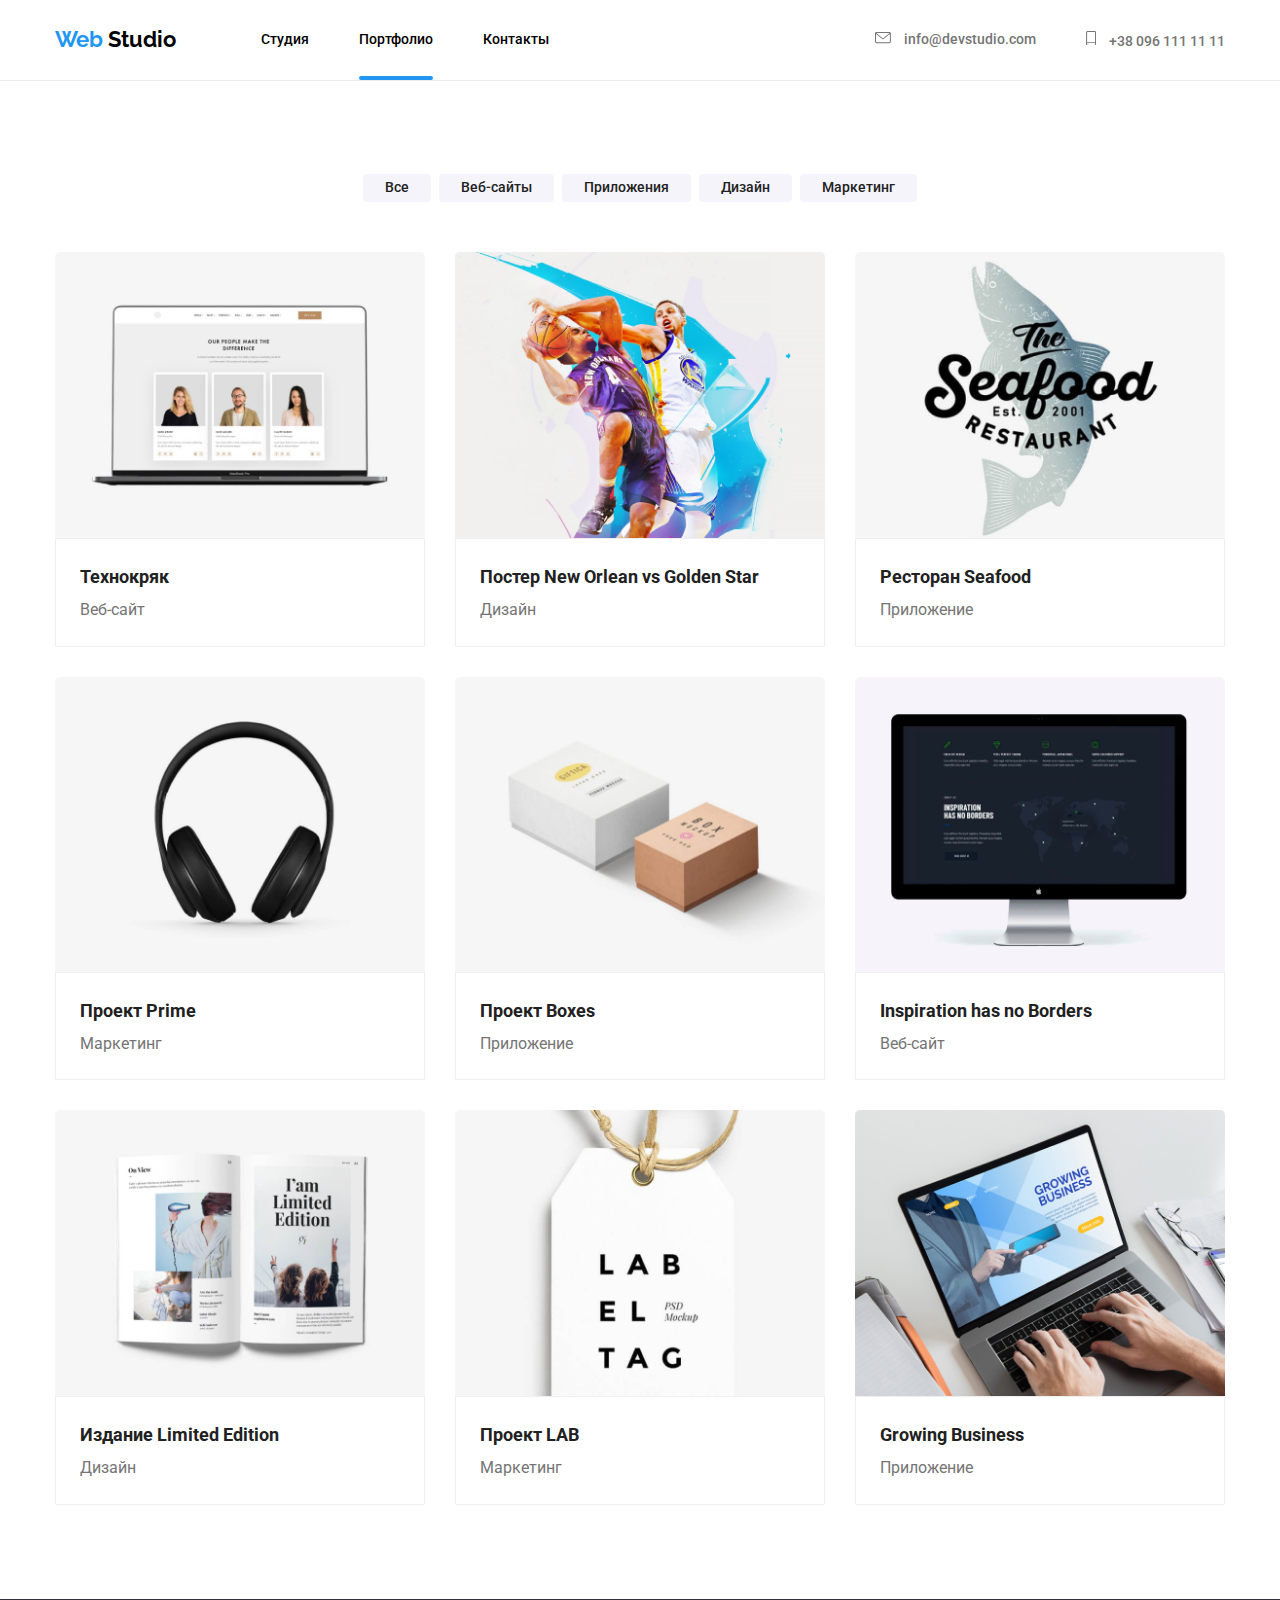
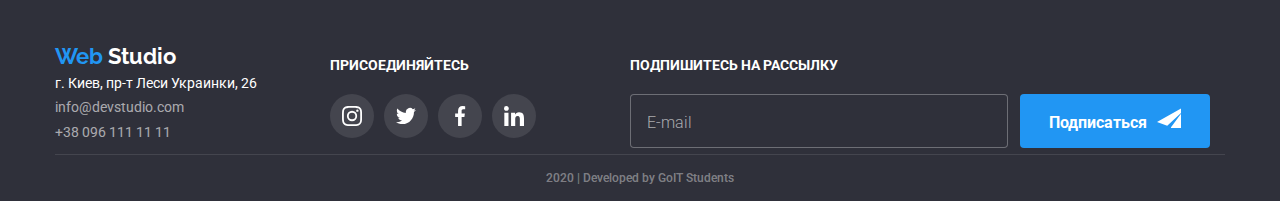
==== portfolio.html @ 0549e0b1 "sass" ====
<!DOCTYPE html>
<html lang="ru">
  <head>
    <meta charset="UTF-8" />
    <meta name="viewport" content="width=device-width, initial-scale=1.0" />
    <title>Портфолио</title>
    <link
      href="https://fonts.googleapis.com/css2?family=Raleway:wght@700&family=Roboto:wght@400;500;700&display=swap"
      rel="stylesheet"
    />
    <link
      rel="stylesheet"
      href="https://cdnjs.cloudflare.com/ajax/libs/modern-normalize/0.6.0/modern-normalize.min.css"
    />
    <link rel="stylesheet" href="./css/styles.css" />
  </head>
  <body>
    <!--шапка-->
    <header class="page-header">
      <div class="container main-nav">
        <nav class="site-nav">
          <a href="./index.html" class="logo header"
            ><span class="logo-head">Web</span> <span>Studio</span></a
          >
          <ul class="site-nav list">
            <li class="nav-item">
              <a href="./index.html" class="link">Студия</a>
            </li>
            <li class="nav-item">
              <a href="./portfolio.html" class="link current">Портфолио</a>
            </li>
            <li class="nav-item"><a href="" class="link">Контакты</a></li>
          </ul>
        </nav>
        <div class="contact-nav list">
          <a href="mailto:info@devstudio.com" class="contacts"
            > <svg class="mail-icon">
              <use href="./images/symbol-defs.svg#icon-mail"></use>
            </svg>
            info@devstudio.com</a
          >
          <a href="tel:380961111111" class="contacts">
            <svg class="tel-icon">
              <use href="./images/symbol-defs.svg#icon-smartphone"></use>
            </svg>
            +38 096 111 11 11</a>
        </div>
      </div>
    </header>
    <!--перелік послуг-->
    <section class="filter container">
      <h2 class="filter-title">перечень</h2>
      <ul class="filter-list">
        <li class="filter-item">
          <button type="button" class="filter-button">Все</button>
        </li>
        <li class="filter-item">
          <button type="button" class="filter-button">Веб-сайты</button>
        </li>
        <li class="filter-item">
          <button type="button" class="filter-button">Приложения</button>
        </li>
        <li class="filter-item">
          <button type="button" class="filter-button">Дизайн</button>
        </li>
        <li class="filter-item">
          <button type="button" class="filter-button">Маркетинг</button>
        </li>
      </ul>
    </section>

    <section class="projects container">
      <h2 class="portfolio-title">Проекти</h2>
      <ul class="projects-list">
        <li class="project-element">
          <a href="" class="projects-link">
            <div class="project-thumb">
              <img class="card-image" src="./images/examples/tehno.png" width="370"/>
              <div class="project-overlay">
                <p class="projects-description">
                  Технокряк это современная площадка распространения коронавируса.
                  Компании используют эту платформу для цифрового шпионажа и атак на
                  защищённые сервера конкурентов.</p> 
              </div>           
            </div>            
            <div class="card-content">
              <h3 class="projects-title">Технокряк</h3>                
              <p class="projects-text">Веб-сайт</p>
            </div>
          </a>

        </li>
        <li class="project-element">
          <a href="" class="projects-link">
            <div class="project-thumb">
              <img class="card-image" src="./images/examples/poster.png" width="370"/>
              <div class="project-overlay">
                <p class="projects-description">
                  Технокряк это современная площадка распространения коронавируса.
                  Компании используют эту платформу для цифрового шпионажа и атак на
                  защищённые сервера конкурентов.</p> 
              </div>   
            </div>
           <div class="card-content">
              <h3 class="projects-title">Постер New Orlean vs Golden Star</h3>  
              <p class="projects-text">Дизайн</p>
           </div>
          </a>
        </li>
        <li class="project-element">
          <a href="" class="projects-link">
            <div class="project-thumb">
              <img class="card-image" src="./images/examples/seafood.png" width="370" />
              <div class="project-overlay">
                <p class="projects-description">
                  Технокряк это современная площадка распространения коронавируса.
                  Компании используют эту платформу для цифрового шпионажа и атак на
                  защищённые сервера конкурентов.</p> 
              </div>   
            </div>
            <div class="card-content">
              <h3 class="projects-title">Ресторан Seafood</h3>            
              <p class="projects-text">Приложение</p>
            </div>
          </a>
        </li>
        <li class="project-element">
          <a  href="" class="projects-link">
            <div class="project-thumb">
              <img class="card-image" src="./images/examples/prime.png" width="370", height="295"/>
              <div class="project-overlay">
                <p class="projects-description">
                  Технокряк это современная площадка распространения коронавируса.
                  Компании используют эту платформу для цифрового шпионажа и атак на
                  защищённые сервера конкурентов.</p> 
              </div>   
            </div>
            <div class="card-content">
              <h3 class="projects-title">Проект Prime</h3>              
             <p class="projects-text">Маркетинг</p>
            </div>
          </a>
        </li>
        <li class="project-element">
          <a href="" class="projects-link">
            <div class="project-thumb">
              <img class="card-image" src="./images/examples/boxes.png" width="370" height="295"/>
              <div class="project-overlay">
                <p class="projects-description">
                  Технокряк это современная площадка распространения коронавируса.
                  Компании используют эту платформу для цифрового шпионажа и атак на
                  защищённые сервера конкурентов.</p> 
              </div>   
            </div>
           <div class="card-content">
            <h3 class="projects-title">Проект Boxes</h3>            
            <p class="projects-text">Приложение</p>
           </div>
          </a>
        </li>
        <li class="project-element">
          <a href="" class="projects-link">
            <div class="project-thumb"> 
              <img src="./images/examples/inspiration.png" width="370", height="295"/>
              <div class="project-overlay">
                <p class="projects-description">
                  Технокряк это современная площадка распространения коронавируса.
                  Компании используют эту платформу для цифрового шпионажа и атак на
                  защищённые сервера конкурентов.</p> 
              </div>   
            </div>
            <div class="card-content">
             <h3 class="projects-title">Inspiration has no Borders</h3>              
             <p class="projects-text">Веб-сайт</p>
            </div>
          </a>
        </li>
        <li class="project-element">
          <a href="" class="projects-link">
            <div class="project-thumb">
              <img class="card-image" src="./images/examples/limitededition.png" width="370"/>
              <div class="project-overlay">
                <p class="projects-description">
                  Технокряк это современная площадка распространения коронавируса.
                  Компании используют эту платформу для цифрового шпионажа и атак на
                  защищённые сервера конкурентов.</p> 
              </div>   
            </div>
          <div class="card-content">
            <h3 class="projects-title">Издание Limited Edition</h3>           
            <p class="projects-text">Дизайн</p>
          </div>
          </a>
        </li>
        <li class="project-element">
          <a href="" class="projects-link">
            <div class="project-thumb">
              <img class="card-image" src="./images/examples/LAB.png" width="370" />
              <div class="project-overlay">
                <p class="projects-description">
                  Технокряк это современная площадка распространения коронавируса.
                  Компании используют эту платформу для цифрового шпионажа и атак на
                  защищённые сервера конкурентов.</p> 
              </div>   
            </div>
          <div class="card-content">
            <h3 class="projects-title">Проект LAB</h3>
            <p class="projects-text">Маркетинг</p>
          </div>
          </a>
        </li>
        <li class="project-element">
          <a href="" class="projects-link">
            <div class="project-thumb">
              <img class="card-image" src="./images/examples/growingbusiness.png" width="370"/>
              <div class="project-overlay">
                <p class="projects-description">
                  Технокряк это современная площадка распространения коронавируса.
                  Компании используют эту платформу для цифрового шпионажа и атак на
                  защищённые сервера конкурентов.</p> 
              </div>   
            </div>
          <div class="card-content">
            <h3 class="projects-title">Growing Business</h3>           
            <p class="projects-text">Приложение</p>
          </div>
          </a>
        </li>
      </ul>
    </section>

    <!--футер-->
    <footer class="footer">
      <div class="footer-wrapper container">
        <div class="contacts-footer">
          <a href="./index.html" class="logo footer"
            ><span class="logo-web">Web</span>
            <span class="logo-studio">Studio</span></a
          >
          <address class="adress-list">
            г. Киев, пр-т Леси Украинки, 26 <br />
            <a href="mailto:info@devstudio.com" class="contacts-footer"
              >info@devstudio.com</a
            ><br />
            <a href="tel:380961111111" class="contacts-footer"
              >+38 096 111 11 11</a
            >
          </address>
        </div>

        <div class="footer-social">
          <p class="adress-text">присоединяйтесь</p>
          <ul class="footer-link">
            <li class="footer-item">
              <a href="" class="footer-picture">
                <svg class="footer-icons">
                  <use href="./images/symbol-defs.svg#icon-footerinstagram"></use>
                </svg>
              </a>
            </li>
            <li class="footer-item">
              <a href="" class="footer-picture">
                <svg class="footer-icons">
                  <use href="./images/symbol-defs.svg#icon-footertwitter"></use>
                </svg>
              </a>
            </li>
            <li class="footer-item">
              <a href="" class="footer-picture">
                <svg class="footer-icons">
                  <use href="./images/symbol-defs.svg#icon-footerfacebook"></use>
                </svg>
              </a>
            </li>
            <li class="footer-item">
              <a href="" class="footer-picture">
                <svg class="footer-icons">
                  <use href="./images/symbol-defs.svg#icon-footerlinkedin"></use>
                </svg>
              </a>
            </li>
          </ul>
        </div>
        <div class="footer-sub">
          <p class="adress-text">Подпишитесь на рассылку</p>
          <form class="footer-form">
            <label for="email"></label>
            <input class="footer-email" type="email" name="email" id="email" placeholder="E-mail" autocomplete="on"/>
            <div class="footer-button">          
              <button type="button" class="btn">Подписаться</button>
            </div>
          </form>
        </div>
      </div>
      <p class="copyright container">2020 | Developed by GoIT Students</p>
    </footer>
  </body>
</html>
---- css/styles.css ----
:root {
  --primary-text-color: #757575;
  --title-text-color: #212121;
  --accent-color: #2196f3;
  --footer-color: #ffffff;
}

.html {
  box-sizing: border-box;
}

*,
*::after,
*::before {
  box-sizing: inherit;
}

/*body styles*/

body {
  background-color: #ffffff;
  color: var(--primary-text-color);
  font-family: Roboto, sans-serif;
  margin: 0;
}

.img {
  display: block;
  max-width: 100%;
  height: auto;
}

.page-header {
  border-bottom: 1px solid #ececec;
  margin: 0;
}

.main-nav {
  display: flex;
  align-items: center;
  justify-content: space-between;
}

/*container*/
.container {
  margin: 0 auto;
  width: 1170px;
  padding-left: 15px;
  padding-right: 15px;
}

/*logo styles*/

.logo {
  color: #000000;
  font-family: Raleway, sans-serif;
  font-style: normal;
  font-weight: 700;
  font-size: 26px;
  line-height: 1.19;
}

.logo,
header {
  font-size: 26px;
  line-height: 1.19;
  margin-right: 85px;
}

.logo-head {
  color: var(--accent-color);
}

.logo:hover {
  color: var(--accent-color);
}

.list {
  list-style: none;
  margin-top: 0px;
  margin-bottom: 0px;
}

/*site nav*/

.site-nav {
  display: flex;
  align-items: center;
}

.site-nav .nav-item {
  margin-right: 50px;
}

.site-nav .nav-item:last-child {
  margin-right: 0px;
}

.site-nav .link {
  display: block;
  color: #000000;
  font-weight: 500;
  font-size: 14px;
  line-height: 1.14;
}

.link {
  padding-top: 32px;
  padding-bottom: 32px;
  position: relative;
}

.site-nav .link:hover,
.site-nav .link:focus {
  color: var(--accent-color);
}

.current::after {
  content: "";
  display: block;
  position: absolute;
  width: 100%;
  height: 4px;
  background: #2196F3;
  border-radius: 2px;
  left: 0;
  bottom: 0;
}


/*contacts*/

.contact-nav {
  display: flex;
  margin-left: auto;
}

.contacts {
  margin-right: 50px;
}

.contact-nav .list {
  color: var(--primary-text-color);
  font-weight: 500;
  font-size: 14px;
  line-height: 1.14;
}

.link .weblink {
  display: block;
}

.contact-nav list:hover,
.contact-nav list:focus {
  color: var(--accent-color);
}

a {
  text-decoration: none;
}

.contacts {
  margin-right: 50px;
  color: var(--primary-text-color);
  font-weight: 500;
  font-size: 14px;
  line-height: 1.14;
  color: #757575;
  transition-property: all;
  transition-duration: 250ms;
  transition-timing-function: cubic-bezier(0.4, 0, 0.2, 1);
 
}

.contacts:last-child {
  margin: 0;
}

.contacts:focus,
.contacts:hover {
  color: var(--accent-color);
}

.mail-icon {
  margin-right: 10px;
  width: 16px;
  height: 12px;
  fill:currentColor;
}

.mail-icon:hover {
  fill: var(--accent-color);
}

.tel-icon {
  margin-right: 10px;
  width: 10px;
  height: 14.94px;
  fill: currentColor;
  
}

.tel-icon:hover {
  fill: var(--accent-color);
}

/*hero*/

.hero {
  text-align: center;
}

.overlay {
  max-width: 1600px;
  height: 600px;
  margin-left: auto;
  margin-right: auto;
  background-image: linear-gradient(
      to right,
      rgba(47, 48, 58, 0.8),
      rgba(47, 48, 58, 0.8)
    ),
    url("../images/Headerimg.jpg");
  background-repeat: no-repeat;
  background-size: cover;
  background-position: center;
}

.hero-title {
  margin-top: 0;
  margin-bottom: 30px;
  padding-top: 200px;
  color: var(--footer-color);
  font-weight: 900;
  font-size: 44px;
  line-height: 1.36;
  text-align: center;
  text-transform: uppercase;
}

.button-order {
  display: inline-block;
  width: 200px;
  height: 50px;
  border-radius: 4px;
  border: transparent;
  padding: 0;
  text-align: center;
  background: var(--accent-color);
  color: var(--footer-color);
}

/*section*/

.section-title {
  color: var(--title-text-color);
  font-weight: 700;
  font-size: 36px;
  line-height: 1.16;
  text-align: center;
}

/*feature list*/

.features {
  padding-top: 94px;
  padding-bottom: 94px;
}

.feature-title {
  display: none;
}

.features-list {
  display: flex;
  align-items: center;
  padding-left: 0px;
  margin-top: 0;
  margin-bottom: 0;
}

.features-list {
  list-style: none;
}

.features-block {
  display: block;
}

.thumb {
  display: flex;
  width: 270px;
  height: 120px;
  background-color: #F5F4FA;
  border-radius: 4px;
  margin-right: 30px;
  margin-bottom: 30px;
  align-items: center;
  justify-content: center;
}

.feature-icon {
  width: 65px;
  height: 70px;  
}

.features-block:last-child {
  margin: 0;
}

.features-title {
  margin: 0;
  margin-bottom: 10px;
  color: var(--title-text-color);
  font-weight: 700;
  font-size: 14px;
  line-height: 1.14;
  text-transform: uppercase;
}

.features-text {
  margin-top: 0;
  margin-bottom: 0;
  width: 270px;
  font: inherit;
  font-weight: 400;
  font-size: 14px;
  line-height: 1.7;
  letter-spacing: 0.03em;
}

/*work*/

.work {
  padding-bottom: 94px;
}

.section-title {
  margin-top: 0px;
  margin-bottom: 50px;
}

.list {
  display: flex;
  align-items: center;
  padding-left: 0;
  padding-right: 0;
}

.work-item {
  margin-right: 30px;
  position: relative;
}

.work-item:last-child {
  margin-right: 0;
}

.work-picture {
  width: 370px;
}

.work-title {
  margin-top: 27px;
  margin-bottom: 27px;
  text-transform: uppercase;
  color: var(--footer-color);
  font-weight: 700;
  font-size: 14px;
  line-height: 1.14;
  text-align: center;
}

.title-thumb {
  display: block;
  position: absolute;
  width: 370px;
  height: 70px;
  background-color: rgba(47, 48, 58, 0.8);
  bottom: 0;
  left: 0;
 
}

/*team*/

.team-section {
  background: #f5f4fa;
  padding-top: 94px;
  padding-bottom: 94px;
}

.person {
  width: 270px;
  margin-right: 30px;
  box-shadow: 0px 2px 1px rgba(0, 0, 0, 0.2), 0px 1px 1px rgba(0, 0, 0, 0.14),
    0px 1px 3px rgba(0, 0, 0, 0.12);
  border-radius: 0px 0px 4px 4px;
  background-color: #fff;
}

.person:last-child {
  margin-right: 0;
}

.section-title {
  margin-top: 0px;
  margin-bottom: 0px;
}

.team-picture {
  width: 270px;
  margin-bottom: 30px;
}

.team-list {
  display: flex; 
  align-items: center;
  padding-left: 0;
}

.team-list,
.team-title {
  margin-top: 0px;
  margin-bottom: 0px;
  color: var(--title-text-color);
  font-weight: 500;
  font-size: 16px;
  line-height: 1.18;
  text-align: center;
}

.team-title {
  justify-content: center;
  margin-bottom: 10px;
}

.team-list,
.team-text {
  margin-top: 0px;
  margin-bottom: 0px;
  list-style: none;
  color: var(--primary-text-color);
  font-size: 16px;
  line-height: 1.18;
}

.team-text {
  font-weight: normal;
  margin-bottom: 24px;
}

.social-list {
  list-style: none;
  display: flex;
  justify-content: center;
  padding-left: 0;
  margin-bottom: 24px;
}

.social-item {
  margin-right: 10px;
}

.social-item:last-child {
  margin-right: 0;
}

.title-picture {
  display: flex;
  width: 44px;
  height: 44px;
  border: #ffffff;
  border-radius: 50%;
  align-items: center;
  justify-content: center; 
  color: #afb1b8;
  background-color: #fff;   
  transition-property: all;
  transition-duration: 250ms;
  transition-timing-function: cubic-bezier(0.4, 0, 0.2, 1);
}

.title-picture:hover,
.title-picture:focus {
  color: #ffffff;
  background-color: var(--accent-color);
}

.team-icons {
  width: 20px;
  height: 20px;
  fill: currentColor;
}

/*постійні*/

.customers-section {
  padding-top: 94px;
  padding-bottom: 94px;
}

.section-title {
  margin-bottom: 50px;
}

.customers-list {
  display: flex;  
  margin: 0;
  padding: 0;
  justify-content: center;
  align-items: center;
}

.customers-logo {
  display: flex;
  flex-wrap: wrap;
  align-items: center;
  justify-content: space-around;
  margin-right: 30px;
}

.customers-logo:first-child {
  margin-left: 0;
}

.customers-logo:last-child {
  margin-right: 0;
}

.customers-list {
  list-style: none;
}

.thumb-logo {
  display: flex;
  margin: 0;
  width: 170px;
  height: 90px;
  background-color: var(--footer-color);
  border: 1px solid #AFB1B8;
  color: #AFB1B8;
  border-radius: 4px; 
  align-items: center;
  justify-content: center; 
  transition-property: all;
  transition-duration: 250ms;
  transition-timing-function: cubic-bezier(0.4, 0, 0.2, 1);
}

.thumb-logo:hover,
.thumb-logo:focus {
  color: var(--accent-color);
  border-color: var(--accent-color);
  
}

.company-logo {
  padding: 0;
  margin: 0;
  background-color: #ffffff;
  fill: currentColor;
}

/*backdrop*/

.backdrop {
  position: fixed;
  top: 0;
  left: 0;
  width: 100%;
  height: 100%;
  background-color: rgba(0, 0, 0, 0.2);
  opacity: 1;
  transition: opacity 250ms cubic-bezier(0.4, 0, 0.2, 1);
}

.backdrop.is-hidden {
  visibility: hidden;
  opacity: 1;
  /*pointer-events: none;*/
}

.backdrop.is-hidden .modal {
  transform: translate(-50%, -50%) scale(0.9);
}

/*modal*/

.modal {
  display: block;
  position: absolute;  
  top: 50%;
  left: 50%;
  transform: translate(-50%, -50%) scale(1); 
  width: 528px;
  height: 581px;
  background: #FFFFFF;  
  box-shadow: 0px 2px 1px rgba(0, 0, 0, 0.2), 0px 1px 1px rgba(0, 0, 0, 0.14), 0px 1px 3px rgba(0, 0, 0, 0.12);  
}



.modal-text {
  font-family: inherit;
  font-weight: 700;
  font-size: 20px;
  line-height: 23px;
  text-align: center;
  color: #212121; 
  padding: 0;
  margin-top: 40px;
  margin-bottom: 30px;
}

.form {

  align-items: center;
  width: auto;
  margin-left: auto;
  margin-right: auto;
  padding-left: 41px;
  padding-right: 39px;
  padding-top: 0;   
  margin: 0;  
  outline: none;
}

.form-field {
  display: flex;
  flex-direction: column;  
  position: relative;
  margin-bottom: 28px;
  padding: 0;
  width: 100%;    
}

.form-field:nth-child(4) {
  margin-bottom: 20px; 
} 

.form-field:focus-within {
  border: 1px solid #2196F3;  
  background-origin: border-box;
  border-radius: 4px; 
}

.form-label {
  position: absolute;   
  font-weight: 400;
  font-size: 14px;
  line-height: 16px;
  color: #757575;
  padding: 0;
  margin: 0;
  transform: translate(42px, 12px);
  transition: transform 250ms cubic-bezier(0.4, 0, 0.2, 1);
}


.form-field input {   
  margin: 0;
  padding: 10px 42px;
  font: inherit;  
  border: 1px solid rgba(33, 33, 33, 0.2);
  border-radius: 4px;   
}

.form-input:focus {
  outline: none;
}

.form-field:focus-within > .icon {
  background-color: #2196F3;
}

.form-field:focus-within > .form-label {
  transform: translate(19px, -20px);
  color: #2196F3;
}

.form-field input::placeholder {
  color: #757575;
}

.form-field input:placeholder-shown {
  color: #FFFFFF;

}

.form-input ~ .modal-icon {
  fill: #212121;
}

.form-input:focus ~ .modal-icon {
  fill: #2196F3;
  outline: none;
}

.modal-icon {
  position: absolute;
  top: 50%;
  left: 19px;
  display: inline-block;
  transform: translateY(-50%);
  width: 12px;
  width: 15px;
  height: 15px;
}

.comment {
  display: flex;
  position: relative;
  font:inherit;
  outline: none;
  font-weight: 300;
  font-size: 14px;
  line-height: 16px;
  color: #757575;
  border: 1px solid rgba(33, 33, 33, 0.2);
  border-radius: 4px;  
  outline: none;
}

.text-label {
  position: absolute;
  font: inherit;
  left: 16px;
  transform: translateY(12px); 
  transition: transform 250ms cubic-bezier(0.4, 0, 0.2, 1);
}

.form-field:focus-within > .text-label {
  transform: translateY(-25px);
  color: #2196F3;
}

.checkbox {
  -webkit-appearance: none;
  -moz-appearance: none;
  appearance: none; 

  position: absolute;
  width: 1px;
  height: 1px;
  margin: -1px;
  border: 0;
  padding: 0;
  clip: rect(0 0 0 0);
  overflow: hidden;
}

.checkbox-label {
  display: flex;
  align-items: center;
  justify-content: center;  
  margin-bottom: 30px;
}

.icon-check {
  display: inline-block;
  width: 15px;
  height: 15px;
  border: 2px solid #212121;
  border-radius: 4px;
  margin-right: 9px;
}

.checkbox:checked + .icon-check {
  border-color: #2196F3;
  background-color: #2196F3;
  background-image: url(../images/icon\ check.svg);
  background-size: contain; 
  background-origin: border-box;
}

.label-text {
  font-weight: 400;
  font-size: 14px;
  line-height: 24px;
  color: #757575; 
}

.modal-active {
  color: var(--accent-color);
  text-decoration: underline;
}

.modal-button {
  display: flex;
  text-align: center;
  justify-content: center;
  border: none;
  width: 200px;
  height: 50px;
  background: #188CE8;
  border-radius: 4px;
  color: #FFFFFF;
  font-weight: 700;
  font-size: 16px;
  line-height: 30px;
  align-items: center;
  margin-top: 30px;
  margin-right: auto;
  margin-left: auto;
}

/*portfolio filter*/

.filter {
  margin-top: 93px;
  margin-bottom: 0px;
}

.filter-title {
  display: none;
}

.filter-list {
  display: flex;
  flex-wrap: wrap;
  align-items: center;
  justify-content: center;
  margin-top: 0px;
  margin-bottom: 0px;
  padding-left: 0;
  list-style: none;
  font-family: inherit;
}

.filter-item {
  margin-right: 8px;
}

.filter-item:last-child {
  margin-right: 0;
}

.button {
  text-transform: none;
}

.filter-button {
  display: inline-block;
  background-color: #f5f4fa;
  color: var(--title-text-color);
  padding: 6px 22px;
  border-radius: 4px;
  border-style: none;

  font-family: inherit;
  font-style: normal;
  color: var(--title-text-color);
  font-weight: 500;
  font-size: 14px;
  line-height: 1.14;
}

.social-networks:hover,
.social-networks:focus {
  color: var(--accent-color);
}

.filter-button:hover,
.filter-button:focus {
  background-color: var(--accent-color);
  color: var(--footer-color);
}

.accent:hover,
.accent:focus {
  color: var(--accent-color);
}

/*portfolio-projects*/

.projects {
  margin-top: 50px;
  padding-bottom: 94px;
}

.portfolio-title {
  color: var(--title-text-color);
  font-weight: 700;
  font-size: 36px;
  line-height: 1.16;
  display: none;
}

.projects-list {
  list-style: none;
  padding: 0;
}

.projects-list {
  display: flex;
  flex-wrap: wrap;
}

.project-element {
  overflow: hidden;
  box-sizing: border-box;
  margin-bottom: 30px;
  width: 370px;  
  margin-right: 30px;
   
}

.project-element:nth-child(3n) {
  margin-right: 0;
}

.project-element:nth-last-child(-n + 3) {
  margin-bottom: 0;
}

.project-element:hover,
.project-element:focus {
  box-shadow: 1px 4px 6px rgba(0, 0, 0, 0.16), 0px 4px 4px rgba(0, 0, 0, 0.06), 0px 1px 1px rgba(0, 0, 0, 0.12);
  
}

.projects-link {
  text-decoration: none;
  display: block;  
  
}

.card-content {
  box-sizing: border-box;
  padding-left: 24px;
  padding-right: 24px;
  padding-top: 20px;
  padding-bottom: 20px;
  border: 1px solid #eeeeee;
  border-bottom-left-radius: 1px;
  border-bottom-right-radius: 1px;
  
}

.card-image {
  display: block;    
}

.projects-list,
.projects-title {
  margin-top: 0px;
  color: var(--title-text-color);
  font-weight: 700;
  font-size: 18px;
  line-height: 2;
}

.projects-title,
.card-content {
  margin: 0;
}

.project-thumb {
  display: flex;   
  position: relative;
  overflow: hidden;
}

.project-overlay {  
  position: absolute;
  bottom: 0;
  left: 0;
  width: 100%;
  height: 100%;
  background-color: rgba(33, 150, 243, 0.9);
  opacity: 0;
  transform: translateY(100%);
  transition: transform 250ms cubic-bezier(0.4, 0, 0.2, 1);
}
  

.projects-link:hover .project-overlay,
.projects-link:focus {
  transform: translateY(0); 
  opacity: 1;

}

.projects-description {
  display: flex;
  position: absolute;
  width: 270px;
  top: 50%;
  left: 50%;
  transform: translate(-50%, -50%);
  opacity: 0; 
}

.project-element:hover .projects-description,
.project-element:focus {
  opacity: 1;
}

.projects-list,
.projects-text {
  margin-top: 0px;
  margin-bottom: 0px;
  color: var(--primary-text-color);
  font-weight: 400;
  font-size: 16px;
  line-height: 1.9;
}

.projects-list,
.projects-description {
  margin-top: 0px;
  margin-bottom: 0px;
  font-weight: 400;
  color: var(--footer-color);
  font-size: 18px;
  line-height: 1.6;
}

/*footer*/

.footer {
  padding-top: 45px;
  background-color: #2f303a;
  color: var(--footer-color);
  font-style: normal;
}

.footer-wrapper {
  display: flex;
}

/*footer logo*/

.logo,
footer {
  font-weight: 700;
  font-size: 22px;
  line-height: 1.18;
  padding-top: 0;
}

.logo-studio {
  color: var(--footer-color);
}

.logo-web {
  color: var(--accent-color);
}

/*footer address*/

.address {
  font-style: normal;
}

.adress-list {
  font-weight: 400;
  font-size: 14px;
  line-height: 24px;
  font-style: normal;
  color: var(--footer-color);
}

/*footer contacts and address*/

.contacts-footer {
  padding-bottom: 9px;
  color: rgba(255, 255, 255, 0.6);
  font-weight: normal;
  font-size: 14px;
  line-height: 1.7;
}

/*.contacts-footer:hover,
.contacts-footer:focus {
  color: var(--accent-color);
}*/

.adress-text {
  font-weight: 700;
  font-size: 14px;
  line-height: 1.14;
  text-transform: uppercase;

  margin-left: 0;
  margin-right: 0;
  margin-bottom: 20px;
}

.footer-social {
  display: block;
  text-align: left;
  margin-left: 69px;
}

.footer-link {
  display: flex;
  list-style: none;
  padding: 0;
  margin: 0;
  justify-content: center;
}

.footer-picture:hover,
.footer-picture:focus {
  background-color: #2196f3;
}

.footer-icons {
  padding: 0;
  margin: 0;
  width: 20px;
  height: 20px;
  background-repeat: no-repeat;
  background-position: center;
  fill: currentColor;
}

.footer-picture {
  display: flex;
  width: 44px;
  height: 44px;
  border-radius: 50%;
  align-items: center;
  justify-content: center; 
  background-color: rgba(255, 255, 255, 0.1);
  transition-property: all;
  transition-duration: 250ms;
  transition-timing-function: cubic-bezier(0.4, 0, 0.2, 1);
}

.footer-item {
  margin-right: 10px;
}

.footer-item:last-child {
  margin-right: 0;
}

.footer-icon {
  padding: 0;
  border: none;
}

.footer-sub {
  display: block;
  margin: 0;
  margin-left: 94px;
  
}

.footer-form {
  display: flex;  
}

.footer-form input {
  border: 1px solid rgba(255, 255, 255, 0.3);
  border-radius: 4px;
  width: 358px;
  height: 50px;
  background: #2F303A;
  padding-left: 16px;
  margin-right: 0;  
  margin: 0;
}

.footer-form input::placeholder {
  color: rgba(255, 255, 255, 0.6);
  font-family: inherit;
  font-weight: 300;
  font-size: 16px;
  line-height: 20px;
  padding-top: 15px;
  padding-bottom: 15px;
}

.footer-button {
  display: block;
  margin-left: 12px;
  width: 200px;
  height: 50px;
}

.btn {
  display: inline-block;
  align-items: flex-start;
  border: none;
  margin: 0;
  padding: 10px 29px;
  background: #2196F3; 
  border-radius: 4px;
  color: #FFFFFF;
  font-weight: 700;
  font-size: 16px;
  line-height: 30px;

}

.btn::after {
  content: "";
  display: inline-block;
  width: 24px;
  height: 24px;
  margin-left: 10px;
  background-image: url(../images/icon-send.svg);
}

.copyright {
  margin-left: auto;
  margin-right: auto;
  border-top: 1px solid rgba(255, 255, 255, 0.1);
  padding: 20px 0;
  text-align: center;
  font-family: inherit;
  font-weight: 500;
  font-size: 12px;
  line-height: 0.5;
  color: rgba(255, 255, 255, 0.4);
}
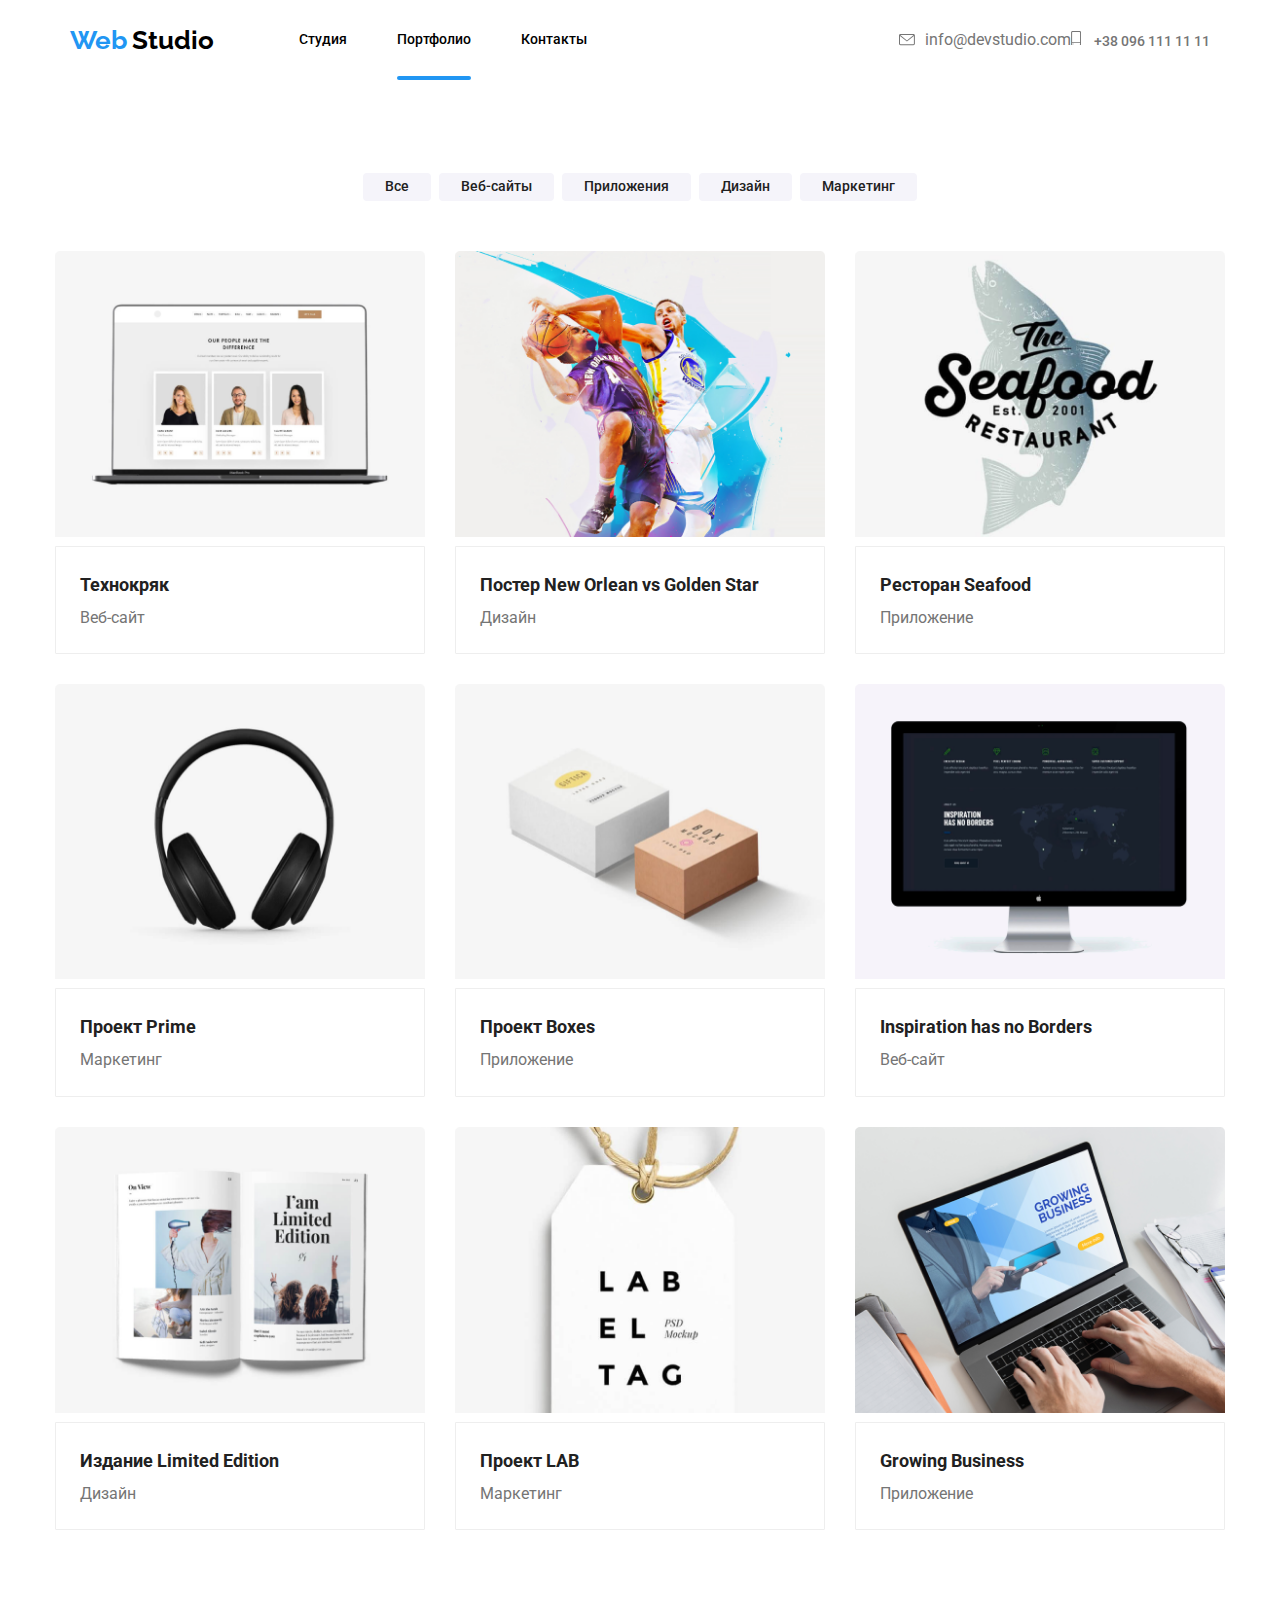
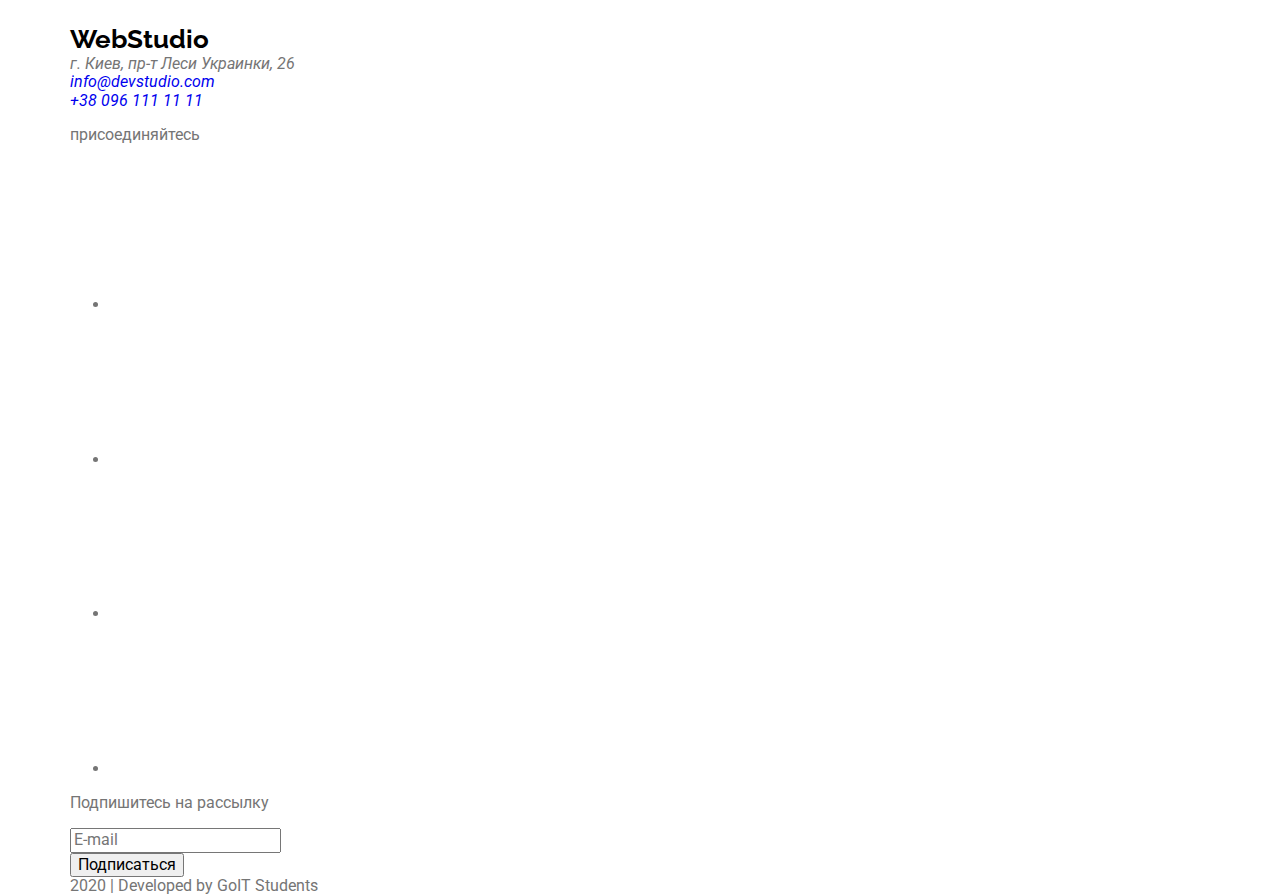
==== commit 26653c76: "main-page" ====
--- a/portfolio.html
+++ b/portfolio.html
@@ -12,7 +12,7 @@
       rel="stylesheet"
       href="https://cdnjs.cloudflare.com/ajax/libs/modern-normalize/0.6.0/modern-normalize.min.css"
     />
-    <link rel="stylesheet" href="./css/styles.css" />
+    <link rel="stylesheet" href="./css/main.min.css" />
   </head>
   <body>
     <!--шапка-->
@@ -33,8 +33,8 @@
           </ul>
         </nav>
         <div class="contact-nav list">
-          <a href="mailto:info@devstudio.com" class="contacts"
-            > <svg class="mail-icon">
+          <a href="mailto:info@devstudio.com" class="contacts"></a>
+            <svg class="mail-icon">
               <use href="./images/symbol-defs.svg#icon-mail"></use>
             </svg>
             info@devstudio.com</a
@@ -43,7 +43,8 @@
             <svg class="tel-icon">
               <use href="./images/symbol-defs.svg#icon-smartphone"></use>
             </svg>
-            +38 096 111 11 11</a>
+            +38 096 111 11 11</a
+          >
         </div>
       </div>
     </header>
@@ -75,155 +76,203 @@
         <li class="project-element">
           <a href="" class="projects-link">
             <div class="project-thumb">
-              <img class="card-image" src="./images/examples/tehno.png" width="370"/>
-              <div class="project-overlay">
-                <p class="projects-description">
-                  Технокряк это современная площадка распространения коронавируса.
-                  Компании используют эту платформу для цифрового шпионажа и атак на
-                  защищённые сервера конкурентов.</p> 
-              </div>           
-            </div>            
-            <div class="card-content">
-              <h3 class="projects-title">Технокряк</h3>                
+              <img
+                class="card-image"
+                src="./images/examples/tehno.png"
+                width="370"
+              />
+              <div class="project-overlay">
+                <p class="projects-description">
+                  Технокряк это современная площадка распространения
+                  коронавируса. Компании используют эту платформу для цифрового
+                  шпионажа и атак на защищённые сервера конкурентов.
+                </p>
+              </div>
+            </div>
+            <div class="card-content">
+              <h3 class="projects-title">Технокряк</h3>
               <p class="projects-text">Веб-сайт</p>
             </div>
           </a>
-
-        </li>
-        <li class="project-element">
-          <a href="" class="projects-link">
-            <div class="project-thumb">
-              <img class="card-image" src="./images/examples/poster.png" width="370"/>
-              <div class="project-overlay">
-                <p class="projects-description">
-                  Технокряк это современная площадка распространения коронавируса.
-                  Компании используют эту платформу для цифрового шпионажа и атак на
-                  защищённые сервера конкурентов.</p> 
-              </div>   
-            </div>
-           <div class="card-content">
-              <h3 class="projects-title">Постер New Orlean vs Golden Star</h3>  
+        </li>
+        <li class="project-element">
+          <a href="" class="projects-link">
+            <div class="project-thumb">
+              <img
+                class="card-image"
+                src="./images/examples/poster.png"
+                width="370"
+              />
+              <div class="project-overlay">
+                <p class="projects-description">
+                  Технокряк это современная площадка распространения
+                  коронавируса. Компании используют эту платформу для цифрового
+                  шпионажа и атак на защищённые сервера конкурентов.
+                </p>
+              </div>
+            </div>
+            <div class="card-content">
+              <h3 class="projects-title">Постер New Orlean vs Golden Star</h3>
               <p class="projects-text">Дизайн</p>
-           </div>
-          </a>
-        </li>
-        <li class="project-element">
-          <a href="" class="projects-link">
-            <div class="project-thumb">
-              <img class="card-image" src="./images/examples/seafood.png" width="370" />
-              <div class="project-overlay">
-                <p class="projects-description">
-                  Технокряк это современная площадка распространения коронавируса.
-                  Компании используют эту платформу для цифрового шпионажа и атак на
-                  защищённые сервера конкурентов.</p> 
-              </div>   
-            </div>
-            <div class="card-content">
-              <h3 class="projects-title">Ресторан Seafood</h3>            
+            </div>
+          </a>
+        </li>
+        <li class="project-element">
+          <a href="" class="projects-link">
+            <div class="project-thumb">
+              <img
+                class="card-image"
+                src="./images/examples/seafood.png"
+                width="370"
+              />
+              <div class="project-overlay">
+                <p class="projects-description">
+                  Технокряк это современная площадка распространения
+                  коронавируса. Компании используют эту платформу для цифрового
+                  шпионажа и атак на защищённые сервера конкурентов.
+                </p>
+              </div>
+            </div>
+            <div class="card-content">
+              <h3 class="projects-title">Ресторан Seafood</h3>
               <p class="projects-text">Приложение</p>
             </div>
           </a>
         </li>
         <li class="project-element">
-          <a  href="" class="projects-link">
-            <div class="project-thumb">
-              <img class="card-image" src="./images/examples/prime.png" width="370", height="295"/>
-              <div class="project-overlay">
-                <p class="projects-description">
-                  Технокряк это современная площадка распространения коронавируса.
-                  Компании используют эту платформу для цифрового шпионажа и атак на
-                  защищённые сервера конкурентов.</p> 
-              </div>   
-            </div>
-            <div class="card-content">
-              <h3 class="projects-title">Проект Prime</h3>              
-             <p class="projects-text">Маркетинг</p>
-            </div>
-          </a>
-        </li>
-        <li class="project-element">
-          <a href="" class="projects-link">
-            <div class="project-thumb">
-              <img class="card-image" src="./images/examples/boxes.png" width="370" height="295"/>
-              <div class="project-overlay">
-                <p class="projects-description">
-                  Технокряк это современная площадка распространения коронавируса.
-                  Компании используют эту платформу для цифрового шпионажа и атак на
-                  защищённые сервера конкурентов.</p> 
-              </div>   
-            </div>
-           <div class="card-content">
-            <h3 class="projects-title">Проект Boxes</h3>            
-            <p class="projects-text">Приложение</p>
-           </div>
-          </a>
-        </li>
-        <li class="project-element">
-          <a href="" class="projects-link">
-            <div class="project-thumb"> 
-              <img src="./images/examples/inspiration.png" width="370", height="295"/>
-              <div class="project-overlay">
-                <p class="projects-description">
-                  Технокряк это современная площадка распространения коронавируса.
-                  Компании используют эту платформу для цифрового шпионажа и атак на
-                  защищённые сервера конкурентов.</p> 
-              </div>   
-            </div>
-            <div class="card-content">
-             <h3 class="projects-title">Inspiration has no Borders</h3>              
-             <p class="projects-text">Веб-сайт</p>
-            </div>
-          </a>
-        </li>
-        <li class="project-element">
-          <a href="" class="projects-link">
-            <div class="project-thumb">
-              <img class="card-image" src="./images/examples/limitededition.png" width="370"/>
-              <div class="project-overlay">
-                <p class="projects-description">
-                  Технокряк это современная площадка распространения коронавируса.
-                  Компании используют эту платформу для цифрового шпионажа и атак на
-                  защищённые сервера конкурентов.</p> 
-              </div>   
-            </div>
-          <div class="card-content">
-            <h3 class="projects-title">Издание Limited Edition</h3>           
-            <p class="projects-text">Дизайн</p>
-          </div>
-          </a>
-        </li>
-        <li class="project-element">
-          <a href="" class="projects-link">
-            <div class="project-thumb">
-              <img class="card-image" src="./images/examples/LAB.png" width="370" />
-              <div class="project-overlay">
-                <p class="projects-description">
-                  Технокряк это современная площадка распространения коронавируса.
-                  Компании используют эту платформу для цифрового шпионажа и атак на
-                  защищённые сервера конкурентов.</p> 
-              </div>   
-            </div>
-          <div class="card-content">
-            <h3 class="projects-title">Проект LAB</h3>
-            <p class="projects-text">Маркетинг</p>
-          </div>
-          </a>
-        </li>
-        <li class="project-element">
-          <a href="" class="projects-link">
-            <div class="project-thumb">
-              <img class="card-image" src="./images/examples/growingbusiness.png" width="370"/>
-              <div class="project-overlay">
-                <p class="projects-description">
-                  Технокряк это современная площадка распространения коронавируса.
-                  Компании используют эту платформу для цифрового шпионажа и атак на
-                  защищённые сервера конкурентов.</p> 
-              </div>   
-            </div>
-          <div class="card-content">
-            <h3 class="projects-title">Growing Business</h3>           
-            <p class="projects-text">Приложение</p>
-          </div>
+          <a href="" class="projects-link">
+            <div class="project-thumb">
+              <img
+                class="card-image"
+                src="./images/examples/prime.png"
+                width="370"
+                ,
+                height="295"
+              />
+              <div class="project-overlay">
+                <p class="projects-description">
+                  Технокряк это современная площадка распространения
+                  коронавируса. Компании используют эту платформу для цифрового
+                  шпионажа и атак на защищённые сервера конкурентов.
+                </p>
+              </div>
+            </div>
+            <div class="card-content">
+              <h3 class="projects-title">Проект Prime</h3>
+              <p class="projects-text">Маркетинг</p>
+            </div>
+          </a>
+        </li>
+        <li class="project-element">
+          <a href="" class="projects-link">
+            <div class="project-thumb">
+              <img
+                class="card-image"
+                src="./images/examples/boxes.png"
+                width="370"
+                height="295"
+              />
+              <div class="project-overlay">
+                <p class="projects-description">
+                  Технокряк это современная площадка распространения
+                  коронавируса. Компании используют эту платформу для цифрового
+                  шпионажа и атак на защищённые сервера конкурентов.
+                </p>
+              </div>
+            </div>
+            <div class="card-content">
+              <h3 class="projects-title">Проект Boxes</h3>
+              <p class="projects-text">Приложение</p>
+            </div>
+          </a>
+        </li>
+        <li class="project-element">
+          <a href="" class="projects-link">
+            <div class="project-thumb">
+              <img
+                src="./images/examples/inspiration.png"
+                width="370"
+                ,
+                height="295"
+              />
+              <div class="project-overlay">
+                <p class="projects-description">
+                  Технокряк это современная площадка распространения
+                  коронавируса. Компании используют эту платформу для цифрового
+                  шпионажа и атак на защищённые сервера конкурентов.
+                </p>
+              </div>
+            </div>
+            <div class="card-content">
+              <h3 class="projects-title">Inspiration has no Borders</h3>
+              <p class="projects-text">Веб-сайт</p>
+            </div>
+          </a>
+        </li>
+        <li class="project-element">
+          <a href="" class="projects-link">
+            <div class="project-thumb">
+              <img
+                class="card-image"
+                src="./images/examples/limitededition.png"
+                width="370"
+              />
+              <div class="project-overlay">
+                <p class="projects-description">
+                  Технокряк это современная площадка распространения
+                  коронавируса. Компании используют эту платформу для цифрового
+                  шпионажа и атак на защищённые сервера конкурентов.
+                </p>
+              </div>
+            </div>
+            <div class="card-content">
+              <h3 class="projects-title">Издание Limited Edition</h3>
+              <p class="projects-text">Дизайн</p>
+            </div>
+          </a>
+        </li>
+        <li class="project-element">
+          <a href="" class="projects-link">
+            <div class="project-thumb">
+              <img
+                class="card-image"
+                src="./images/examples/LAB.png"
+                width="370"
+              />
+              <div class="project-overlay">
+                <p class="projects-description">
+                  Технокряк это современная площадка распространения
+                  коронавируса. Компании используют эту платформу для цифрового
+                  шпионажа и атак на защищённые сервера конкурентов.
+                </p>
+              </div>
+            </div>
+            <div class="card-content">
+              <h3 class="projects-title">Проект LAB</h3>
+              <p class="projects-text">Маркетинг</p>
+            </div>
+          </a>
+        </li>
+        <li class="project-element">
+          <a href="" class="projects-link">
+            <div class="project-thumb">
+              <img
+                class="card-image"
+                src="./images/examples/growingbusiness.png"
+                width="370"
+              />
+              <div class="project-overlay">
+                <p class="projects-description">
+                  Технокряк это современная площадка распространения
+                  коронавируса. Компании используют эту платформу для цифрового
+                  шпионажа и атак на защищённые сервера конкурентов.
+                </p>
+              </div>
+            </div>
+            <div class="card-content">
+              <h3 class="projects-title">Growing Business</h3>
+              <p class="projects-text">Приложение</p>
+            </div>
           </a>
         </li>
       </ul>
@@ -254,7 +303,9 @@
             <li class="footer-item">
               <a href="" class="footer-picture">
                 <svg class="footer-icons">
-                  <use href="./images/symbol-defs.svg#icon-footerinstagram"></use>
+                  <use
+                    href="./images/symbol-defs.svg#icon-footerinstagram"
+                  ></use>
                 </svg>
               </a>
             </li>
@@ -268,14 +319,18 @@
             <li class="footer-item">
               <a href="" class="footer-picture">
                 <svg class="footer-icons">
-                  <use href="./images/symbol-defs.svg#icon-footerfacebook"></use>
+                  <use
+                    href="./images/symbol-defs.svg#icon-footerfacebook"
+                  ></use>
                 </svg>
               </a>
             </li>
             <li class="footer-item">
               <a href="" class="footer-picture">
                 <svg class="footer-icons">
-                  <use href="./images/symbol-defs.svg#icon-footerlinkedin"></use>
+                  <use
+                    href="./images/symbol-defs.svg#icon-footerlinkedin"
+                  ></use>
                 </svg>
               </a>
             </li>
@@ -285,8 +340,15 @@
           <p class="adress-text">Подпишитесь на рассылку</p>
           <form class="footer-form">
             <label for="email"></label>
-            <input class="footer-email" type="email" name="email" id="email" placeholder="E-mail" autocomplete="on"/>
-            <div class="footer-button">          
+            <input
+              class="footer-email"
+              type="email"
+              name="email"
+              id="email"
+              placeholder="E-mail"
+              autocomplete="on"
+            />
+            <div class="footer-button">
               <button type="button" class="btn">Подписаться</button>
             </div>
           </form>
--- a/css/main.min.css
+++ b/css/main.min.css
@@ -0,0 +1,2 @@
+.img{display:block;max-width:100%;height:auto}body{background-color:#fff;color:#757575;font-family:Roboto, sans-serif;margin:0}.main-nav{display:-webkit-box;display:-ms-flexbox;display:flex;-webkit-box-align:center;-ms-flex-align:center;align-items:center;-webkit-box-pack:justify;-ms-flex-pack:justify;justify-content:space-between}.container{margin:0 auto;width:1170px;padding-left:15px;padding-right:15px}.logo{display:-webkit-box;display:-ms-flexbox;display:flex;color:#000}.logo,.logo header{margin-right:85px}.logo:hover{color:#2196f3}.logo-head{color:#2196f3;margin-right:5px}.logo{font-family:Raleway, sans-serif;font-style:normal;font-weight:700;font-size:26px;line-height:1.19;text-decoration:none}.list{list-style:none;margin-top:0px;margin-bottom:0px}.site-nav{display:-webkit-box;display:-ms-flexbox;display:flex;-webkit-box-align:center;-ms-flex-align:center;align-items:center;text-decoration:none}.site-nav .nav-item{margin-right:50px}.site-nav .nav-item:last-child{margin-right:0px}.site-nav .link{display:block;color:#000;text-decoration:none;font-weight:500;font-size:14px;line-height:1.14}.site-nav .link:hover,.site-nav .link:focus{color:#2196f3}.link{padding-top:32px;padding-bottom:32px;position:relative}.current::after{content:"";display:block;position:absolute;width:100%;height:4px;background:#2196f3;border-radius:2px;left:0;bottom:0}.contacts{margin-right:50px}.contact-nav{display:-webkit-box;display:-ms-flexbox;display:flex;margin-left:auto}.contact-nav .list{color:#757575;font-weight:500;font-size:14px;line-height:1.14}.contact-nav .list:hover,.contact-nav .list:focus{color:#2196f3}.link .weblink{display:block}a{text-decoration:none}.contacts{margin-right:50px;color:#757575;font-weight:500;font-size:14px;line-height:1.14;color:#757575;-webkit-transition-property:all;transition-property:all;-webkit-transition-duration:250ms;transition-duration:250ms;-webkit-transition-timing-function:cubic-bezier(0.4, 0, 0.2, 1);transition-timing-function:cubic-bezier(0.4, 0, 0.2, 1)}.contacts:last-child{margin:0}.contacts:hover{color:#2196f3}.mail-icon{margin-right:10px;width:16px;height:12px;fill:currentColor}.mail-icon:hover{color:#2196f3}.tel-icon{margin-right:10px;width:10px;height:14.94px;fill:currentColor}.tel-icon:hover{color:#2196f3}.hero{text-align:center}.overlay{max-width:1600px;height:600px;margin-left:auto;margin-right:auto;background-image:-webkit-gradient(linear, left top, right top, from(rgba(47,48,58,0.8)), to(rgba(47,48,58,0.8))),url("../images/Headerimg.jpg");background-image:linear-gradient(to right, rgba(47,48,58,0.8), rgba(47,48,58,0.8)),url("../images/Headerimg.jpg");background-repeat:no-repeat;background-size:cover;background-position:center}.hero-title{margin-top:0;margin-bottom:30px;padding-top:200px;color:#fff;font-weight:900;font-size:44px;line-height:1.36;text-align:center;text-transform:uppercase}.button-order{display:inline-block;width:200px;height:50px;border-radius:4px;border:transparent;padding:0;text-align:center;background:#2196f3;color:#fff}.section-title{color:#212121;font-weight:700;font-size:36px;line-height:1.16;text-align:center;margin-top:0px;margin-bottom:50px}.features{padding-top:94px;padding-bottom:94px;padding-left:0;padding-right:0}.features-list{display:-webkit-box;display:-ms-flexbox;display:flex;-webkit-box-align:center;-ms-flex-align:center;align-items:center;padding-left:0px;margin-top:0;margin-bottom:0}.features-list{list-style:none}.features-block{display:block}.features-block:last-child{margin:0}.features-title{margin:0;margin-bottom:10px;color:#212121;font-weight:700;font-size:14px;line-height:1.14;text-transform:uppercase}.features-text{margin-top:0;margin-bottom:0;width:270px;font:inherit;font-weight:400;font-size:14px;line-height:1.7;letter-spacing:0.03em}.feature-title{display:none}.thumb{display:-webkit-box;display:-ms-flexbox;display:flex;width:270px;height:120px;background-color:#f5f4fa;border-radius:4px;margin-right:30px;margin-bottom:30px;-webkit-box-align:center;-ms-flex-align:center;align-items:center;-webkit-box-pack:center;-ms-flex-pack:center;justify-content:center}.feature-icon{width:65px;height:70px}.work{padding-bottom:94px;padding-left:0;padding-right:0}.work-item{margin-right:30px;position:relative}.work-item:last-child{margin-right:0}.work-picture{width:370px}.work-title{margin-top:27px;margin-bottom:27px;text-transform:uppercase;color:#fff;font-weight:700;font-size:14px;line-height:1.14;text-align:center}.title-thumb{display:block;position:absolute;width:370px;height:70px;background-color:rgba(47,48,58,0.8);bottom:0;left:0}.section .title-thumb{margin-top:0px;margin-bottom:50px}.list{display:-webkit-box;display:-ms-flexbox;display:flex;-webkit-box-align:center;-ms-flex-align:center;align-items:center;padding-left:0;padding-right:0}.team-section{background:#f5f4fa;padding-top:94px;padding-bottom:94px;padding-left:0;padding-right:0}.person{width:270px;margin-right:30px;-webkit-box-shadow:0px 2px 1px rgba(0,0,0,0.2),0px 1px 1px rgba(0,0,0,0.14),0px 1px 3px rgba(0,0,0,0.12);box-shadow:0px 2px 1px rgba(0,0,0,0.2),0px 1px 1px rgba(0,0,0,0.14),0px 1px 3px rgba(0,0,0,0.12);border-radius:0px 0px 4px 4px;background-color:#fff}.person:last-child{margin-right:0}.team-picture{width:270px;margin-bottom:30px}.team-list{display:-webkit-box;display:-ms-flexbox;display:flex;-webkit-box-align:center;-ms-flex-align:center;align-items:center;padding-left:0}.team-list,.team-title{margin-top:0px;margin-bottom:0px;color:#212121;font-weight:500;font-size:16px;line-height:1.18;text-align:center}.team-title{-webkit-box-pack:center;-ms-flex-pack:center;justify-content:center;margin-bottom:10px}.team-list,.team-text{margin-top:0px;margin-bottom:0px;list-style:none;color:#757575;font-size:16px;line-height:1.18}.team-text{font-weight:normal;margin-bottom:24px}.social-list{list-style:none;display:-webkit-box;display:-ms-flexbox;display:flex;-webkit-box-pack:center;-ms-flex-pack:center;justify-content:center;padding-left:0;margin-bottom:24px}.social-item{margin-right:10px}.social-item:last-child{margin-right:0}.title-picture{display:-webkit-box;display:-ms-flexbox;display:flex;width:44px;height:44px;border:#fff;border-radius:50%;-webkit-box-align:center;-ms-flex-align:center;align-items:center;-webkit-box-pack:center;-ms-flex-pack:center;justify-content:center;color:#afb1b8;background-color:#fff;-webkit-transition-property:all;transition-property:all;-webkit-transition-duration:250ms;transition-duration:250ms;-webkit-transition-timing-function:cubic-bezier(0.4, 0, 0.2, 1);transition-timing-function:cubic-bezier(0.4, 0, 0.2, 1)}.title-picture:hover{color:#fff;background-color:#2196f3}.team-icons{width:20px;height:20px;fill:currentColor}.customers-section{padding-top:94px;padding-bottom:94px;padding-left:0;padding-right:0}.customers-list{display:-webkit-box;display:-ms-flexbox;display:flex;list-style:none;margin:0;padding:0;-webkit-box-pack:center;-ms-flex-pack:center;justify-content:center;-webkit-box-align:center;-ms-flex-align:center;align-items:center}.customers-logo{display:-webkit-box;display:-ms-flexbox;display:flex;-ms-flex-wrap:wrap;flex-wrap:wrap;-webkit-box-align:center;-ms-flex-align:center;align-items:center;-ms-flex-pack:distribute;justify-content:space-around;margin-right:30px}.customers-logo:first-child{margin-left:0}.customers-logo:last-child{margin-right:0}.thumb-logo{display:-webkit-box;display:-ms-flexbox;display:flex;margin:0;width:170px;height:90px;background-color:#fff;border:1px solid #afb1b8;color:#afb1b8;border-radius:4px;-webkit-box-align:center;-ms-flex-align:center;align-items:center;-webkit-box-pack:center;-ms-flex-pack:center;justify-content:center;-webkit-transition-property:all;transition-property:all;-webkit-transition-duration:250ms;transition-duration:250ms;-webkit-transition-timing-function:cubic-bezier(0.4, 0, 0.2, 1);transition-timing-function:cubic-bezier(0.4, 0, 0.2, 1)}.thumb-logo:hover{color:#2196f3;border-color:#2196f3}.company-logo{padding:0;margin:0;background-color:#fff;fill:currentColor}.filter{margin-top:93px;margin-bottom:0px}.filter-title{display:none}.filter-list{display:-webkit-box;display:-ms-flexbox;display:flex;-ms-flex-wrap:wrap;flex-wrap:wrap;-webkit-box-align:center;-ms-flex-align:center;align-items:center;-webkit-box-pack:center;-ms-flex-pack:center;justify-content:center;margin-top:0px;margin-bottom:0px;padding-left:0;list-style:none;font-family:inherit}.filter-item{margin-right:8px}.filter-item:last-child{margin-right:0}.filter-button{display:inline-block;background-color:#f5f4fa;color:#212121;padding:6px 22px;border-radius:4px;border-style:none;font-family:inherit;font-style:normal;color:#212121;font-weight:500;font-size:14px;line-height:1.14}.filter-button:hover{background-color:#2196f3;color:#fff}.button{text-transform:none}.social-networks:hover,.social-networks:focus{color:#2196f3}.accent:hover,.accent:focus{color:#2196f3}.projects{margin-top:50px;padding-bottom:94px;padding-left:0;padding-right:0}.projects-list{display:-webkit-box;display:-ms-flexbox;display:flex;-ms-flex-wrap:wrap;flex-wrap:wrap;list-style:none;padding:0}.projects-link{text-decoration:none;display:block}.projects-list,.projects-title{margin:0;margin-top:0px;color:#212121;font-weight:700;font-size:18px;line-height:2}.projects-list,.projects-text{margin-top:0px;margin-bottom:0px;color:#757575;font-weight:400;font-size:16px;line-height:1.9}.projects-thump{display:-webkit-box;display:-ms-flexbox;display:flex;position:relative;overflow:hidden}.projects-link:hover{-webkit-transform:translateY(0);transform:translateY(0);opacity:1}.projects-description{display:-webkit-box;display:-ms-flexbox;display:flex;position:absolute;width:270px;top:50%;left:50%;-webkit-transform:translate(-50%, -50%);transform:translate(-50%, -50%);opacity:0}.projects-list,.projects-description{margin-top:0px;margin-bottom:0px;font-weight:400;color:#fff;font-size:18px;line-height:1.6}.projects-description:hover{opacity:1}.portfolio-title{color:#212121;font-weight:700;font-size:36px;line-height:1.16;display:none}.project-element{overflow:hidden;-webkit-box-sizing:border-box;box-sizing:border-box;margin-bottom:30px;width:370px;margin-right:30px}.project-element:nth-child(3n){margin-right:0}.project-element:nth-last-child(-n+3){margin-bottom:0}.project-element:hover{opacity:1;-webkit-box-shadow:0px 2px 1px rgba(0,0,0,0.2),0px 1px 1px rgba(0,0,0,0.14),0px 1px 3px rgba(0,0,0,0.12);box-shadow:0px 2px 1px rgba(0,0,0,0.2),0px 1px 1px rgba(0,0,0,0.14),0px 1px 3px rgba(0,0,0,0.12)}.project-element-overlay{position:absolute;bottom:0;left:0;width:100%;height:100%;background-color:rgba(33,150,243,0.9);opacity:0;-webkit-transform:translateY(100%);transform:translateY(100%);-webkit-transition:-webkit-transform 250ms cubic-bezier(0.4, 0, 0.2, 1);transition:-webkit-transform 250ms cubic-bezier(0.4, 0, 0.2, 1);transition:transform 250ms cubic-bezier(0.4, 0, 0.2, 1);transition:transform 250ms cubic-bezier(0.4, 0, 0.2, 1), -webkit-transform 250ms cubic-bezier(0.4, 0, 0.2, 1)}.project-element-overlay{-webkit-transform:translateY(0);transform:translateY(0);opacity:1}.card-content{-webkit-box-sizing:border-box;box-sizing:border-box;padding-left:24px;padding-right:24px;padding-top:20px;padding-bottom:20px;margin:0;border:1px solid #eeeeee;border-bottom-left-radius:1px;border-bottom-right-radius:1px}.card-content-image{display:block}
+/*# sourceMappingURL=main.min.css.map */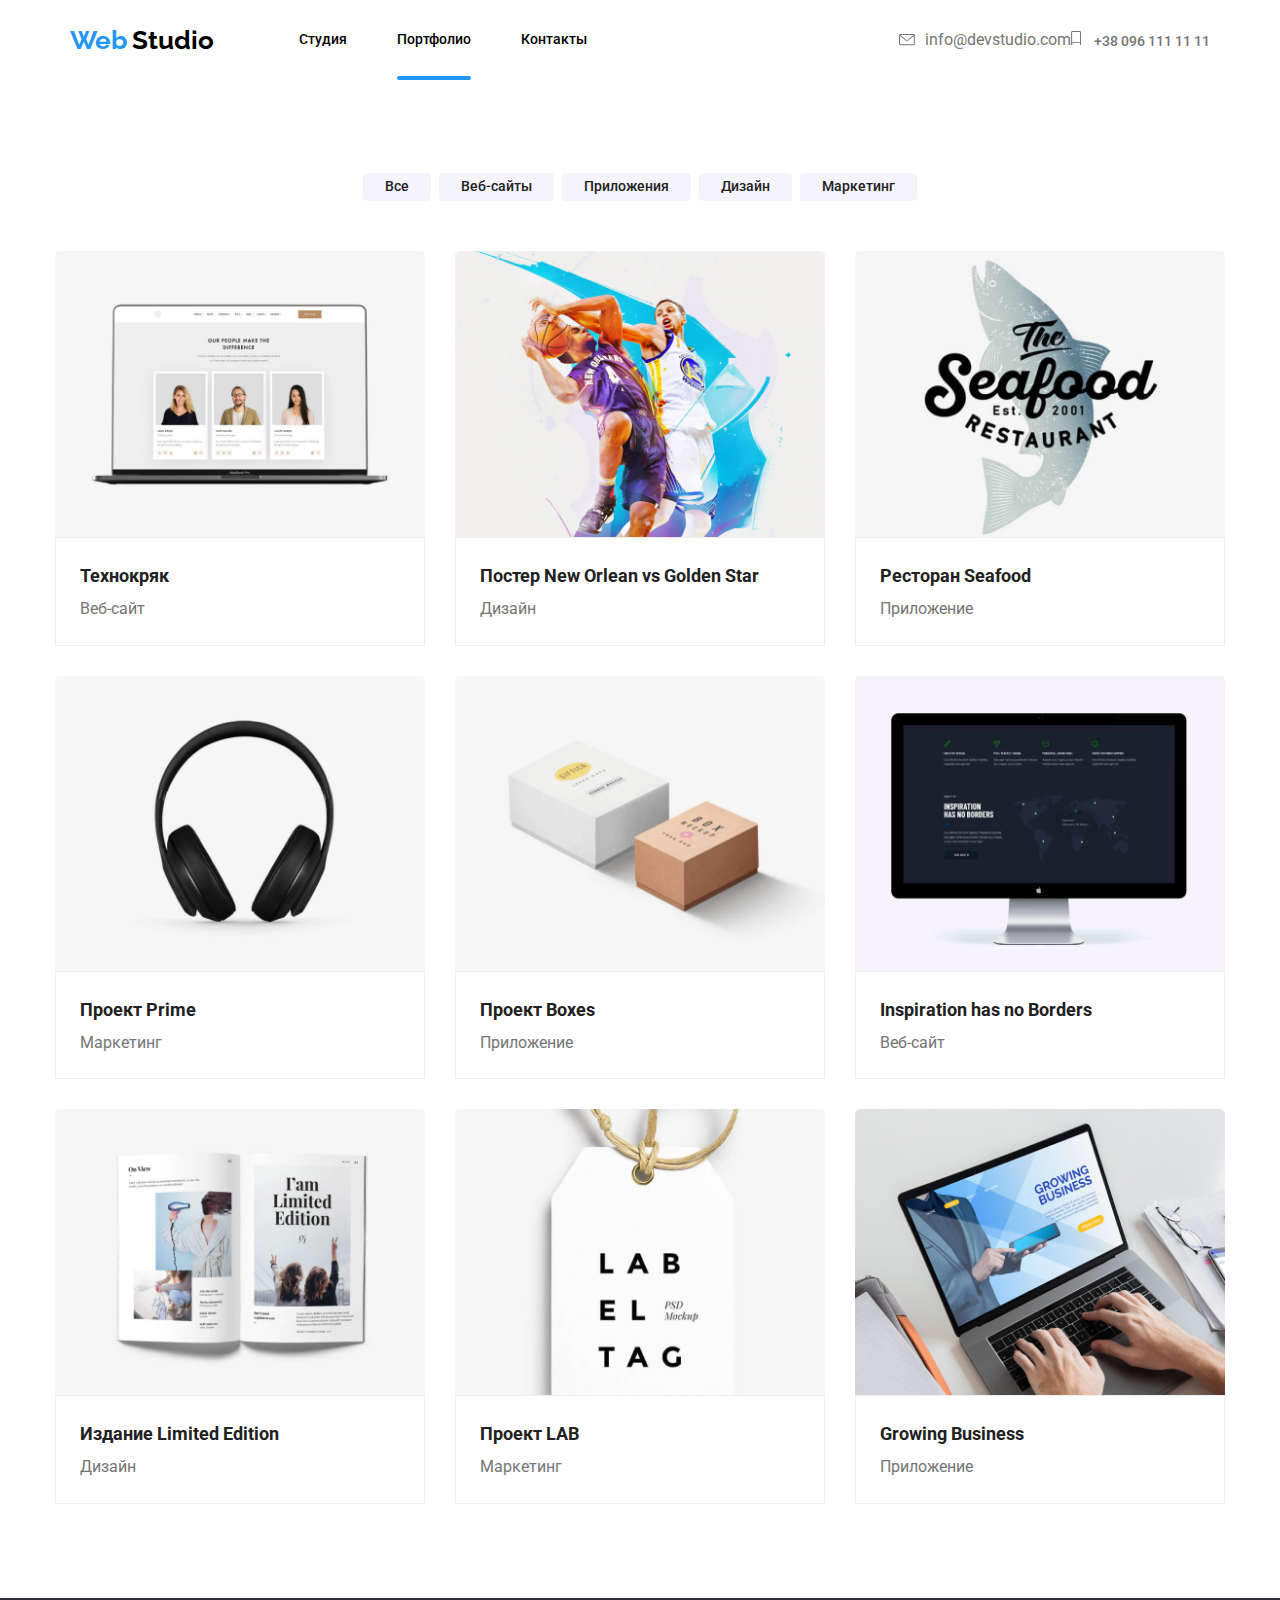
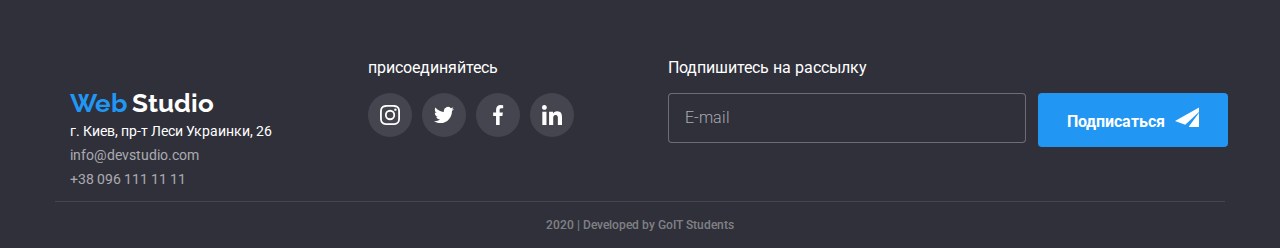
==== commit 059822ec: "portfolio+modal" ====
--- a/portfolio.html
+++ b/portfolio.html
@@ -101,7 +101,7 @@
               <img
                 class="card-image"
                 src="./images/examples/poster.png"
-                width="370"
+                width="370", 
               />
               <div class="project-overlay">
                 <p class="projects-description">
--- a/css/main.min.css
+++ b/css/main.min.css
@@ -1,2 +1,2 @@
-.img{display:block;max-width:100%;height:auto}body{background-color:#fff;color:#757575;font-family:Roboto, sans-serif;margin:0}.main-nav{display:-webkit-box;display:-ms-flexbox;display:flex;-webkit-box-align:center;-ms-flex-align:center;align-items:center;-webkit-box-pack:justify;-ms-flex-pack:justify;justify-content:space-between}.container{margin:0 auto;width:1170px;padding-left:15px;padding-right:15px}.logo{display:-webkit-box;display:-ms-flexbox;display:flex;color:#000}.logo,.logo header{margin-right:85px}.logo:hover{color:#2196f3}.logo-head{color:#2196f3;margin-right:5px}.logo{font-family:Raleway, sans-serif;font-style:normal;font-weight:700;font-size:26px;line-height:1.19;text-decoration:none}.list{list-style:none;margin-top:0px;margin-bottom:0px}.site-nav{display:-webkit-box;display:-ms-flexbox;display:flex;-webkit-box-align:center;-ms-flex-align:center;align-items:center;text-decoration:none}.site-nav .nav-item{margin-right:50px}.site-nav .nav-item:last-child{margin-right:0px}.site-nav .link{display:block;color:#000;text-decoration:none;font-weight:500;font-size:14px;line-height:1.14}.site-nav .link:hover,.site-nav .link:focus{color:#2196f3}.link{padding-top:32px;padding-bottom:32px;position:relative}.current::after{content:"";display:block;position:absolute;width:100%;height:4px;background:#2196f3;border-radius:2px;left:0;bottom:0}.contacts{margin-right:50px}.contact-nav{display:-webkit-box;display:-ms-flexbox;display:flex;margin-left:auto}.contact-nav .list{color:#757575;font-weight:500;font-size:14px;line-height:1.14}.contact-nav .list:hover,.contact-nav .list:focus{color:#2196f3}.link .weblink{display:block}a{text-decoration:none}.contacts{margin-right:50px;color:#757575;font-weight:500;font-size:14px;line-height:1.14;color:#757575;-webkit-transition-property:all;transition-property:all;-webkit-transition-duration:250ms;transition-duration:250ms;-webkit-transition-timing-function:cubic-bezier(0.4, 0, 0.2, 1);transition-timing-function:cubic-bezier(0.4, 0, 0.2, 1)}.contacts:last-child{margin:0}.contacts:hover{color:#2196f3}.mail-icon{margin-right:10px;width:16px;height:12px;fill:currentColor}.mail-icon:hover{color:#2196f3}.tel-icon{margin-right:10px;width:10px;height:14.94px;fill:currentColor}.tel-icon:hover{color:#2196f3}.hero{text-align:center}.overlay{max-width:1600px;height:600px;margin-left:auto;margin-right:auto;background-image:-webkit-gradient(linear, left top, right top, from(rgba(47,48,58,0.8)), to(rgba(47,48,58,0.8))),url("../images/Headerimg.jpg");background-image:linear-gradient(to right, rgba(47,48,58,0.8), rgba(47,48,58,0.8)),url("../images/Headerimg.jpg");background-repeat:no-repeat;background-size:cover;background-position:center}.hero-title{margin-top:0;margin-bottom:30px;padding-top:200px;color:#fff;font-weight:900;font-size:44px;line-height:1.36;text-align:center;text-transform:uppercase}.button-order{display:inline-block;width:200px;height:50px;border-radius:4px;border:transparent;padding:0;text-align:center;background:#2196f3;color:#fff}.section-title{color:#212121;font-weight:700;font-size:36px;line-height:1.16;text-align:center;margin-top:0px;margin-bottom:50px}.features{padding-top:94px;padding-bottom:94px;padding-left:0;padding-right:0}.features-list{display:-webkit-box;display:-ms-flexbox;display:flex;-webkit-box-align:center;-ms-flex-align:center;align-items:center;padding-left:0px;margin-top:0;margin-bottom:0}.features-list{list-style:none}.features-block{display:block}.features-block:last-child{margin:0}.features-title{margin:0;margin-bottom:10px;color:#212121;font-weight:700;font-size:14px;line-height:1.14;text-transform:uppercase}.features-text{margin-top:0;margin-bottom:0;width:270px;font:inherit;font-weight:400;font-size:14px;line-height:1.7;letter-spacing:0.03em}.feature-title{display:none}.thumb{display:-webkit-box;display:-ms-flexbox;display:flex;width:270px;height:120px;background-color:#f5f4fa;border-radius:4px;margin-right:30px;margin-bottom:30px;-webkit-box-align:center;-ms-flex-align:center;align-items:center;-webkit-box-pack:center;-ms-flex-pack:center;justify-content:center}.feature-icon{width:65px;height:70px}.work{padding-bottom:94px;padding-left:0;padding-right:0}.work-item{margin-right:30px;position:relative}.work-item:last-child{margin-right:0}.work-picture{width:370px}.work-title{margin-top:27px;margin-bottom:27px;text-transform:uppercase;color:#fff;font-weight:700;font-size:14px;line-height:1.14;text-align:center}.title-thumb{display:block;position:absolute;width:370px;height:70px;background-color:rgba(47,48,58,0.8);bottom:0;left:0}.section .title-thumb{margin-top:0px;margin-bottom:50px}.list{display:-webkit-box;display:-ms-flexbox;display:flex;-webkit-box-align:center;-ms-flex-align:center;align-items:center;padding-left:0;padding-right:0}.team-section{background:#f5f4fa;padding-top:94px;padding-bottom:94px;padding-left:0;padding-right:0}.person{width:270px;margin-right:30px;-webkit-box-shadow:0px 2px 1px rgba(0,0,0,0.2),0px 1px 1px rgba(0,0,0,0.14),0px 1px 3px rgba(0,0,0,0.12);box-shadow:0px 2px 1px rgba(0,0,0,0.2),0px 1px 1px rgba(0,0,0,0.14),0px 1px 3px rgba(0,0,0,0.12);border-radius:0px 0px 4px 4px;background-color:#fff}.person:last-child{margin-right:0}.team-picture{width:270px;margin-bottom:30px}.team-list{display:-webkit-box;display:-ms-flexbox;display:flex;-webkit-box-align:center;-ms-flex-align:center;align-items:center;padding-left:0}.team-list,.team-title{margin-top:0px;margin-bottom:0px;color:#212121;font-weight:500;font-size:16px;line-height:1.18;text-align:center}.team-title{-webkit-box-pack:center;-ms-flex-pack:center;justify-content:center;margin-bottom:10px}.team-list,.team-text{margin-top:0px;margin-bottom:0px;list-style:none;color:#757575;font-size:16px;line-height:1.18}.team-text{font-weight:normal;margin-bottom:24px}.social-list{list-style:none;display:-webkit-box;display:-ms-flexbox;display:flex;-webkit-box-pack:center;-ms-flex-pack:center;justify-content:center;padding-left:0;margin-bottom:24px}.social-item{margin-right:10px}.social-item:last-child{margin-right:0}.title-picture{display:-webkit-box;display:-ms-flexbox;display:flex;width:44px;height:44px;border:#fff;border-radius:50%;-webkit-box-align:center;-ms-flex-align:center;align-items:center;-webkit-box-pack:center;-ms-flex-pack:center;justify-content:center;color:#afb1b8;background-color:#fff;-webkit-transition-property:all;transition-property:all;-webkit-transition-duration:250ms;transition-duration:250ms;-webkit-transition-timing-function:cubic-bezier(0.4, 0, 0.2, 1);transition-timing-function:cubic-bezier(0.4, 0, 0.2, 1)}.title-picture:hover{color:#fff;background-color:#2196f3}.team-icons{width:20px;height:20px;fill:currentColor}.customers-section{padding-top:94px;padding-bottom:94px;padding-left:0;padding-right:0}.customers-list{display:-webkit-box;display:-ms-flexbox;display:flex;list-style:none;margin:0;padding:0;-webkit-box-pack:center;-ms-flex-pack:center;justify-content:center;-webkit-box-align:center;-ms-flex-align:center;align-items:center}.customers-logo{display:-webkit-box;display:-ms-flexbox;display:flex;-ms-flex-wrap:wrap;flex-wrap:wrap;-webkit-box-align:center;-ms-flex-align:center;align-items:center;-ms-flex-pack:distribute;justify-content:space-around;margin-right:30px}.customers-logo:first-child{margin-left:0}.customers-logo:last-child{margin-right:0}.thumb-logo{display:-webkit-box;display:-ms-flexbox;display:flex;margin:0;width:170px;height:90px;background-color:#fff;border:1px solid #afb1b8;color:#afb1b8;border-radius:4px;-webkit-box-align:center;-ms-flex-align:center;align-items:center;-webkit-box-pack:center;-ms-flex-pack:center;justify-content:center;-webkit-transition-property:all;transition-property:all;-webkit-transition-duration:250ms;transition-duration:250ms;-webkit-transition-timing-function:cubic-bezier(0.4, 0, 0.2, 1);transition-timing-function:cubic-bezier(0.4, 0, 0.2, 1)}.thumb-logo:hover{color:#2196f3;border-color:#2196f3}.company-logo{padding:0;margin:0;background-color:#fff;fill:currentColor}.filter{margin-top:93px;margin-bottom:0px}.filter-title{display:none}.filter-list{display:-webkit-box;display:-ms-flexbox;display:flex;-ms-flex-wrap:wrap;flex-wrap:wrap;-webkit-box-align:center;-ms-flex-align:center;align-items:center;-webkit-box-pack:center;-ms-flex-pack:center;justify-content:center;margin-top:0px;margin-bottom:0px;padding-left:0;list-style:none;font-family:inherit}.filter-item{margin-right:8px}.filter-item:last-child{margin-right:0}.filter-button{display:inline-block;background-color:#f5f4fa;color:#212121;padding:6px 22px;border-radius:4px;border-style:none;font-family:inherit;font-style:normal;color:#212121;font-weight:500;font-size:14px;line-height:1.14}.filter-button:hover{background-color:#2196f3;color:#fff}.button{text-transform:none}.social-networks:hover,.social-networks:focus{color:#2196f3}.accent:hover,.accent:focus{color:#2196f3}.projects{margin-top:50px;padding-bottom:94px;padding-left:0;padding-right:0}.projects-list{display:-webkit-box;display:-ms-flexbox;display:flex;-ms-flex-wrap:wrap;flex-wrap:wrap;list-style:none;padding:0}.projects-link{text-decoration:none;display:block}.projects-list,.projects-title{margin:0;margin-top:0px;color:#212121;font-weight:700;font-size:18px;line-height:2}.projects-list,.projects-text{margin-top:0px;margin-bottom:0px;color:#757575;font-weight:400;font-size:16px;line-height:1.9}.projects-thump{display:-webkit-box;display:-ms-flexbox;display:flex;position:relative;overflow:hidden}.projects-link:hover{-webkit-transform:translateY(0);transform:translateY(0);opacity:1}.projects-description{display:-webkit-box;display:-ms-flexbox;display:flex;position:absolute;width:270px;top:50%;left:50%;-webkit-transform:translate(-50%, -50%);transform:translate(-50%, -50%);opacity:0}.projects-list,.projects-description{margin-top:0px;margin-bottom:0px;font-weight:400;color:#fff;font-size:18px;line-height:1.6}.projects-description:hover{opacity:1}.portfolio-title{color:#212121;font-weight:700;font-size:36px;line-height:1.16;display:none}.project-element{overflow:hidden;-webkit-box-sizing:border-box;box-sizing:border-box;margin-bottom:30px;width:370px;margin-right:30px}.project-element:nth-child(3n){margin-right:0}.project-element:nth-last-child(-n+3){margin-bottom:0}.project-element:hover{opacity:1;-webkit-box-shadow:0px 2px 1px rgba(0,0,0,0.2),0px 1px 1px rgba(0,0,0,0.14),0px 1px 3px rgba(0,0,0,0.12);box-shadow:0px 2px 1px rgba(0,0,0,0.2),0px 1px 1px rgba(0,0,0,0.14),0px 1px 3px rgba(0,0,0,0.12)}.project-element-overlay{position:absolute;bottom:0;left:0;width:100%;height:100%;background-color:rgba(33,150,243,0.9);opacity:0;-webkit-transform:translateY(100%);transform:translateY(100%);-webkit-transition:-webkit-transform 250ms cubic-bezier(0.4, 0, 0.2, 1);transition:-webkit-transform 250ms cubic-bezier(0.4, 0, 0.2, 1);transition:transform 250ms cubic-bezier(0.4, 0, 0.2, 1);transition:transform 250ms cubic-bezier(0.4, 0, 0.2, 1), -webkit-transform 250ms cubic-bezier(0.4, 0, 0.2, 1)}.project-element-overlay{-webkit-transform:translateY(0);transform:translateY(0);opacity:1}.card-content{-webkit-box-sizing:border-box;box-sizing:border-box;padding-left:24px;padding-right:24px;padding-top:20px;padding-bottom:20px;margin:0;border:1px solid #eeeeee;border-bottom-left-radius:1px;border-bottom-right-radius:1px}.card-content-image{display:block}
+.img{display:block;min-width:100%;height:auto}body{background-color:#fff;color:#757575;font-family:Roboto, sans-serif;margin:0}.main-nav{display:-webkit-box;display:-ms-flexbox;display:flex;-webkit-box-align:center;-ms-flex-align:center;align-items:center;-webkit-box-pack:justify;-ms-flex-pack:justify;justify-content:space-between}.container{margin:0 auto;width:1170px;padding-left:15px;padding-right:15px}.logo{display:-webkit-box;display:-ms-flexbox;display:flex;color:#000}.logo,.logo header{margin-right:85px}.logo:hover{color:#2196f3}.logo-head{color:#2196f3;margin-right:5px}.logo{font-family:Raleway, sans-serif;font-style:normal;font-weight:700;font-size:26px;line-height:1.19;text-decoration:none}.list{list-style:none;margin-top:0px;margin-bottom:0px}.site-nav{display:-webkit-box;display:-ms-flexbox;display:flex;-webkit-box-align:center;-ms-flex-align:center;align-items:center;text-decoration:none}.site-nav .nav-item{margin-right:50px}.site-nav .nav-item:last-child{margin-right:0px}.site-nav .link{display:block;color:#000;text-decoration:none;font-weight:500;font-size:14px;line-height:1.14}.site-nav .link:hover,.site-nav .link:focus{color:#2196f3}.link{padding-top:32px;padding-bottom:32px;position:relative}.current::after{content:"";display:block;position:absolute;width:100%;height:4px;background:#2196f3;border-radius:2px;left:0;bottom:0}.contacts{margin-right:50px}.contact-nav{display:-webkit-box;display:-ms-flexbox;display:flex;margin-left:auto}.contact-nav .list{color:#757575;font-weight:500;font-size:14px;line-height:1.14}.contact-nav .list:hover,.contact-nav .list:focus{color:#2196f3}.link .weblink{display:block}a{text-decoration:none}.contacts{margin-right:50px;color:#757575;font-weight:500;font-size:14px;line-height:1.14;color:#757575;-webkit-transition-property:all;transition-property:all;-webkit-transition-duration:250ms;transition-duration:250ms;-webkit-transition-timing-function:cubic-bezier(0.4, 0, 0.2, 1);transition-timing-function:cubic-bezier(0.4, 0, 0.2, 1)}.contacts:last-child{margin:0}.contacts:hover{color:#2196f3}.mail-icon{margin-right:10px;width:16px;height:12px;fill:currentColor}.mail-icon:hover{color:#2196f3}.tel-icon{margin-right:10px;width:10px;height:14.94px;fill:currentColor}.tel-icon:hover{color:#2196f3}.hero{text-align:center}.overlay{max-width:1600px;height:600px;margin-left:auto;margin-right:auto;background-image:-webkit-gradient(linear, left top, right top, from(rgba(47,48,58,0.8)), to(rgba(47,48,58,0.8))),url("../images/Headerimg.jpg");background-image:linear-gradient(to right, rgba(47,48,58,0.8), rgba(47,48,58,0.8)),url("../images/Headerimg.jpg");background-repeat:no-repeat;background-size:cover;background-position:center}.hero-title{margin-top:0;margin-bottom:30px;padding-top:200px;color:#fff;font-weight:900;font-size:44px;line-height:1.36;text-align:center;text-transform:uppercase}.button-order{display:inline-block;width:200px;height:50px;border-radius:4px;border:transparent;padding:0;text-align:center;background:#2196f3;color:#fff}.section-title{color:#212121;font-weight:700;font-size:36px;line-height:1.16;text-align:center;margin-top:0px;margin-bottom:50px}.features{padding-top:94px;padding-bottom:94px;padding-left:0;padding-right:0}.features-list{display:-webkit-box;display:-ms-flexbox;display:flex;-webkit-box-align:center;-ms-flex-align:center;align-items:center;padding-left:0px;margin-top:0;margin-bottom:0}.features-list{list-style:none}.features-block{display:block}.features-block:last-child{margin:0}.features-title{margin:0;margin-bottom:10px;color:#212121;font-weight:700;font-size:14px;line-height:1.14;text-transform:uppercase}.features-text{margin-top:0;margin-bottom:0;width:270px;font:inherit;font-weight:400;font-size:14px;line-height:1.7;letter-spacing:0.03em}.feature-title{display:none}.thumb{display:-webkit-box;display:-ms-flexbox;display:flex;width:270px;height:120px;background-color:#f5f4fa;border-radius:4px;margin-right:30px;margin-bottom:30px;-webkit-box-align:center;-ms-flex-align:center;align-items:center;-webkit-box-pack:center;-ms-flex-pack:center;justify-content:center}.feature-icon{width:65px;height:70px}.work{padding-bottom:94px;padding-left:0;padding-right:0}.work-item{margin-right:30px;position:relative}.work-item:last-child{margin-right:0}.work-picture{width:370px}.work-title{margin-top:27px;margin-bottom:27px;text-transform:uppercase;color:#fff;font-weight:700;font-size:14px;line-height:1.14;text-align:center}.title-thumb{display:block;position:absolute;width:370px;height:70px;background-color:rgba(47,48,58,0.8);bottom:0;left:0}.section .title-thumb{margin-top:0px;margin-bottom:50px}.list{display:-webkit-box;display:-ms-flexbox;display:flex;-webkit-box-align:center;-ms-flex-align:center;align-items:center;padding-left:0;padding-right:0}.team-section{background:#f5f4fa;padding-top:94px;padding-bottom:94px;padding-left:0;padding-right:0}.person{width:270px;margin-right:30px;-webkit-box-shadow:0px 2px 1px rgba(0,0,0,0.2),0px 1px 1px rgba(0,0,0,0.14),0px 1px 3px rgba(0,0,0,0.12);box-shadow:0px 2px 1px rgba(0,0,0,0.2),0px 1px 1px rgba(0,0,0,0.14),0px 1px 3px rgba(0,0,0,0.12);border-radius:0px 0px 4px 4px;background-color:#fff}.person:last-child{margin-right:0}.team-picture{width:270px;margin-bottom:30px}.team-list{display:-webkit-box;display:-ms-flexbox;display:flex;-webkit-box-align:center;-ms-flex-align:center;align-items:center;padding-left:0}.team-list,.team-title{margin-top:0px;margin-bottom:0px;color:#212121;font-weight:500;font-size:16px;line-height:1.18;text-align:center}.team-title{-webkit-box-pack:center;-ms-flex-pack:center;justify-content:center;margin-bottom:10px}.team-list,.team-text{margin-top:0px;margin-bottom:0px;list-style:none;color:#757575;font-size:16px;line-height:1.18}.team-text{font-weight:normal;margin-bottom:24px}.social-list{list-style:none;display:-webkit-box;display:-ms-flexbox;display:flex;-webkit-box-pack:center;-ms-flex-pack:center;justify-content:center;padding-left:0;margin-bottom:24px}.social-item{margin-right:10px}.social-item:last-child{margin-right:0}.title-picture{display:-webkit-box;display:-ms-flexbox;display:flex;width:44px;height:44px;border:#fff;border-radius:50%;-webkit-box-align:center;-ms-flex-align:center;align-items:center;-webkit-box-pack:center;-ms-flex-pack:center;justify-content:center;color:#afb1b8;background-color:#fff;-webkit-transition-property:all;transition-property:all;-webkit-transition-duration:250ms;transition-duration:250ms;-webkit-transition-timing-function:cubic-bezier(0.4, 0, 0.2, 1);transition-timing-function:cubic-bezier(0.4, 0, 0.2, 1)}.title-picture:hover{color:#fff;background-color:#2196f3}.team-icons{width:20px;height:20px;fill:currentColor}.customers-section{padding-top:94px;padding-bottom:94px;padding-left:0;padding-right:0}.customers-list{display:-webkit-box;display:-ms-flexbox;display:flex;list-style:none;margin:0;padding:0;-webkit-box-pack:center;-ms-flex-pack:center;justify-content:center;-webkit-box-align:center;-ms-flex-align:center;align-items:center}.customers-logo{display:-webkit-box;display:-ms-flexbox;display:flex;-ms-flex-wrap:wrap;flex-wrap:wrap;-webkit-box-align:center;-ms-flex-align:center;align-items:center;-ms-flex-pack:distribute;justify-content:space-around;margin-right:30px}.customers-logo:first-child{margin-left:0}.customers-logo:last-child{margin-right:0}.thumb-logo{display:-webkit-box;display:-ms-flexbox;display:flex;margin:0;width:170px;height:90px;background-color:#fff;border:1px solid #afb1b8;color:#afb1b8;border-radius:4px;-webkit-box-align:center;-ms-flex-align:center;align-items:center;-webkit-box-pack:center;-ms-flex-pack:center;justify-content:center;-webkit-transition-property:all;transition-property:all;-webkit-transition-duration:250ms;transition-duration:250ms;-webkit-transition-timing-function:cubic-bezier(0.4, 0, 0.2, 1);transition-timing-function:cubic-bezier(0.4, 0, 0.2, 1)}.thumb-logo:hover{color:#2196f3;border-color:#2196f3}.company-logo{padding:0;margin:0;background-color:#fff;fill:currentColor}.filter{margin-top:93px;margin-bottom:0px}.filter-title{display:none}.filter-list{display:-webkit-box;display:-ms-flexbox;display:flex;-ms-flex-wrap:wrap;flex-wrap:wrap;-webkit-box-align:center;-ms-flex-align:center;align-items:center;-webkit-box-pack:center;-ms-flex-pack:center;justify-content:center;margin-top:0px;margin-bottom:0px;padding-left:0;list-style:none;font-family:inherit}.filter-item{margin-right:8px}.filter-item:last-child{margin-right:0}.filter-button{display:inline-block;background-color:#f5f4fa;color:#212121;padding:6px 22px;border-radius:4px;border-style:none;font-family:inherit;font-style:normal;color:#212121;font-weight:500;font-size:14px;line-height:1.14}.filter-button:hover{background-color:#2196f3;color:#fff}.button{text-transform:none}.social-networks:hover,.social-networks:focus{color:#2196f3}.accent:hover,.accent:focus{color:#2196f3}.projects{margin-top:50px;padding-bottom:94px;padding-left:0;padding-right:0}.projects-list{list-style:none;padding:0}.projects-list{display:-webkit-box;display:-ms-flexbox;display:flex;-ms-flex-wrap:wrap;flex-wrap:wrap}.projects-list,.projects-text{margin-top:0px;margin-bottom:0px;color:#757575;font-weight:400;font-size:16px;line-height:1.9}.projects-link{text-decoration:none;display:block}.projects-description{display:-webkit-box;display:-ms-flexbox;display:flex;position:absolute;width:270px;top:50%;left:50%;-webkit-transform:translate(-50%, -50%);transform:translate(-50%, -50%);opacity:0}.portfolio-title{color:#212121;font-weight:700;font-size:36px;line-height:1.16;display:none}.project-element{overflow:hidden;-webkit-box-sizing:border-box;box-sizing:border-box;margin-bottom:30px;width:370px;margin-right:30px}.project-element:nth-child(3n){margin-right:0}.project-element:nth-last-child(-n+3){margin-bottom:0}.project-element:hover,.project-element:focus{-webkit-box-shadow:0px 2px 1px rgba(0,0,0,0.2),0px 1px 1px rgba(0,0,0,0.14),0px 1px 3px rgba(0,0,0,0.12);box-shadow:0px 2px 1px rgba(0,0,0,0.2),0px 1px 1px rgba(0,0,0,0.14),0px 1px 3px rgba(0,0,0,0.12)}.card-content{-webkit-box-sizing:border-box;box-sizing:border-box;padding-left:24px;padding-right:24px;padding-top:20px;padding-bottom:20px;border:1px solid #eeeeee;border-bottom-left-radius:1px;border-bottom-right-radius:1px}.card-content-image{display:block}.projects-list,.projects-title{margin-top:0px;color:#212121;font-weight:700;font-size:18px;line-height:2}.projects-title,.card-content{margin:0}.project-thumb{display:-webkit-box;display:-ms-flexbox;display:flex;position:relative;overflow:hidden;width:100%;height:100%;padding-bottom:0;margin-bottom:0}.project-overlay{position:absolute;bottom:0;left:0;width:100%;height:100%;background-color:rgba(33,150,243,0.9);opacity:0;-webkit-transform:translateY(100%);transform:translateY(100%);-webkit-transition:-webkit-transform 250ms cubic-bezier(0.4, 0, 0.2, 1);transition:-webkit-transform 250ms cubic-bezier(0.4, 0, 0.2, 1);transition:transform 250ms cubic-bezier(0.4, 0, 0.2, 1);transition:transform 250ms cubic-bezier(0.4, 0, 0.2, 1), -webkit-transform 250ms cubic-bezier(0.4, 0, 0.2, 1)}.projects-link:hover .project-overlay,.projects-link:focus{-webkit-transform:translateY(0);transform:translateY(0);opacity:1}.project-element:hover .projects-description,.project-element:focus{opacity:1}.projects-list,.projects-text{margin-top:0px;margin-bottom:0px;color:#757575;font-weight:400;font-size:16px;line-height:1.9}.projects-list,.projects-description{margin-top:0px;margin-bottom:0px;font-weight:400;color:#fff;font-size:18px;line-height:1.6}.footer{padding-top:45px;background-color:#2f303a;color:#fff;font-style:normal}.footer-wrapper{display:-webkit-box;display:-ms-flexbox;display:flex}.logo footer{font-weight:700;font-size:22px;line-height:1.18;padding-top:0}.logo-studio{color:#fff}.logo-web{color:#2196f3;margin-right:5px}.address{font-style:normal}.contacts-footer{padding-bottom:9px;color:rgba(255,255,255,0.6);font-weight:normal;font-size:14px;line-height:1.7}.adress-list{font-weight:400;font-size:14px;line-height:24px;font-style:normal;color:#fff}.adress-list-text{font-weight:700;font-size:14px;line-height:1.14;text-transform:uppercase;margin-left:0;margin-right:0;margin-bottom:20px}.footer-social{display:block;text-align:left;margin-left:69px}.footer-link{display:-webkit-box;display:-ms-flexbox;display:flex;list-style:none;padding:0;margin:0;-webkit-box-pack:center;-ms-flex-pack:center;justify-content:center}.footer-icons{padding:0;margin:0;width:20px;height:20px;background-repeat:no-repeat;background-position:center;fill:currentColor}.footer-picture{display:-webkit-box;display:-ms-flexbox;display:flex;width:44px;height:44px;border-radius:50%;-webkit-box-align:center;-ms-flex-align:center;align-items:center;-webkit-box-pack:center;-ms-flex-pack:center;justify-content:center;background-color:rgba(255,255,255,0.1);-webkit-transition-property:all;transition-property:all;-webkit-transition-duration:250ms;transition-duration:250ms;-webkit-transition-timing-function:cubic-bezier(0.4, 0, 0.2, 1);transition-timing-function:cubic-bezier(0.4, 0, 0.2, 1)}.footer-picture:hover,.footer-picture:focus{background-color:#2196f3}.footer-item{margin-right:10px}.footer-item:last-child{margin-right:0}.footer-icon{padding:0;border:none}.footer-sub{display:block;margin:0;margin-left:94px}.footer-form{display:-webkit-box;display:-ms-flexbox;display:flex}.footer-form input{border:1px solid rgba(255,255,255,0.3);border-radius:4px;width:358px;height:50px;background:#2f303a;padding-left:16px;margin-right:0;margin:0}.footer-form input::-webkit-input-placeholder{color:rgba(255,255,255,0.6);font-family:inherit;font-weight:300;font-size:16px;line-height:20px;padding-top:15px;padding-bottom:15px}.footer-form input:-ms-input-placeholder{color:rgba(255,255,255,0.6);font-family:inherit;font-weight:300;font-size:16px;line-height:20px;padding-top:15px;padding-bottom:15px}.footer-form input::-ms-input-placeholder{color:rgba(255,255,255,0.6);font-family:inherit;font-weight:300;font-size:16px;line-height:20px;padding-top:15px;padding-bottom:15px}.footer-form input::placeholder{color:rgba(255,255,255,0.6);font-family:inherit;font-weight:300;font-size:16px;line-height:20px;padding-top:15px;padding-bottom:15px}.footer-button{display:block;margin-left:12px;width:200px;height:50px}.btn{display:inline-block;-webkit-box-align:start;-ms-flex-align:start;align-items:flex-start;border:none;margin:0;padding:10px 29px;background:#2196f3;border-radius:4px;color:#fff;font-weight:700;font-size:16px;line-height:30px}.btn::after{content:"";display:inline-block;width:24px;height:24px;margin-left:10px;background-image:url(../images/icon-send.svg)}.copyright{margin-left:auto;margin-right:auto;border-top:1px solid rgba(255,255,255,0.1);padding:20px 0;text-align:center;font-family:inherit;font-weight:500;font-size:12px;line-height:0.5;color:rgba(255,255,255,0.4)}.backdrop{position:fixed;top:0;left:0;width:100%;height:100%;background-color:rgba(0,0,0,0.2);opacity:1;-webkit-transition:opacity 250ms cubic-bezier(0.4, 0, 0.2, 1);transition:opacity 250ms cubic-bezier(0.4, 0, 0.2, 1)}.backdrop.is-hidden{opacity:1}.backdrop.is-hidden .modal{-webkit-transform:translate(-50%, -50%) scale(0.9);transform:translate(-50%, -50%) scale(0.9)}.modal{display:block;position:absolute;top:50%;left:50%;-webkit-transform:translate(-50%, -50%) scale(1);transform:translate(-50%, -50%) scale(1);width:528px;height:581px;background:#fff;-webkit-box-shadow:0px 2px 1px rgba(0,0,0,0.2),0px 1px 1px rgba(0,0,0,0.14),0px 1px 3px rgba(0,0,0,0.12);box-shadow:0px 2px 1px rgba(0,0,0,0.2),0px 1px 1px rgba(0,0,0,0.14),0px 1px 3px rgba(0,0,0,0.12)}.modal-text{font-family:inherit;font-weight:700;font-size:20px;line-height:23px;text-align:center;color:#212121;padding:0;margin-top:40px;margin-bottom:30px}.form{-webkit-box-align:center;-ms-flex-align:center;align-items:center;width:auto;margin-left:auto;margin-right:auto;padding-left:41px;padding-right:39px;padding-top:0;margin:0;outline:none}.form-input ~ .modal-icon{fill:#212121}.form-input:focus ~ .modal-icon{fill:#2196f3;outline:none}.form-input:focus{outline:none}.form-field{display:-webkit-box;display:-ms-flexbox;display:flex;-webkit-box-orient:vertical;-webkit-box-direction:normal;-ms-flex-direction:column;flex-direction:column;position:relative;margin-bottom:28px;padding:0;width:100%}.form-field:nth-child(4){margin-bottom:20px}.form-field:focus-within>.icon{background-color:#2196f3}.form-field:focus-within>.form-label{-webkit-transform:translate(19px, -20px);transform:translate(19px, -20px);color:#2196f3}.form-field input::-webkit-input-placeholder{color:#757575}.form-field input:-ms-input-placeholder{color:#757575}.form-field input::-ms-input-placeholder{color:#757575}.form-field input::placeholder{color:#757575}.form-field input:placeholder-shown{color:#fff}.form-field:focus-within{border:1px solid #2196f3;background-origin:border-box;border-radius:4px}.form-field input{margin:0;padding:10px 42px;font:inherit;border:1px solid rgba(33,33,33,0.2);border-radius:4px}.form-field:focus-within>.text-label{-webkit-transform:translateY(-25px);transform:translateY(-25px);color:#2196f3}.form-label{position:absolute;font-weight:400;font-size:14px;line-height:16px;color:#757575;padding:0;margin:0;-webkit-transform:translate(42px, 12px);transform:translate(42px, 12px);-webkit-transition:-webkit-transform 250ms cubic-bezier(0.4, 0, 0.2, 1);transition:-webkit-transform 250ms cubic-bezier(0.4, 0, 0.2, 1);transition:transform 250ms cubic-bezier(0.4, 0, 0.2, 1);transition:transform 250ms cubic-bezier(0.4, 0, 0.2, 1), -webkit-transform 250ms cubic-bezier(0.4, 0, 0.2, 1)}.modal-icon{position:absolute;top:50%;left:19px;display:inline-block;-webkit-transform:translateY(-50%);transform:translateY(-50%);width:12px;width:15px;height:15px}.comment{display:-webkit-box;display:-ms-flexbox;display:flex;position:relative;font:inherit;outline:none;font-weight:300;font-size:14px;line-height:16px;color:#757575;border:1px solid rgba(33,33,33,0.2);border-radius:4px;outline:none}.text-label{position:absolute;font:inherit;left:16px;-webkit-transform:translateY(12px);transform:translateY(12px);-webkit-transition:-webkit-transform 250ms cubic-bezier(0.4, 0, 0.2, 1);transition:-webkit-transform 250ms cubic-bezier(0.4, 0, 0.2, 1);transition:transform 250ms cubic-bezier(0.4, 0, 0.2, 1);transition:transform 250ms cubic-bezier(0.4, 0, 0.2, 1), -webkit-transform 250ms cubic-bezier(0.4, 0, 0.2, 1)}.checkbox{-webkit-appearance:none;-moz-appearance:none;appearance:none;position:absolute;width:1px;height:1px;margin:-1px;border:0;padding:0;clip:rect(0 0 0 0);overflow:hidden}.checkbox-label{display:-webkit-box;display:-ms-flexbox;display:flex;-webkit-box-align:center;-ms-flex-align:center;align-items:center;-webkit-box-pack:center;-ms-flex-pack:center;justify-content:center;margin-bottom:30px}.checkbox:checked+.icon-check{border-color:#2196f3;background-color:#2196f3;background-image:url(../images/icon\check.svg);background-size:contain;background-origin:border-box}.icon-check{display:inline-block;width:15px;height:15px;border:2px solid #212121;border-radius:4px;margin-right:9px}.label-text{font-weight:400;font-size:14px;line-height:24px;color:#757575}.modal-active{color:#2196f3;text-decoration:underline}.modal-button{display:-webkit-box;display:-ms-flexbox;display:flex;text-align:center;-webkit-box-pack:center;-ms-flex-pack:center;justify-content:center;border:none;width:200px;height:50px;background:#188ce8;border-radius:4px;color:#ffffff;font-weight:700;font-size:16px;line-height:30px;-webkit-box-align:center;-ms-flex-align:center;align-items:center;margin-top:30px;margin-right:auto;margin-left:auto}
 /*# sourceMappingURL=main.min.css.map */